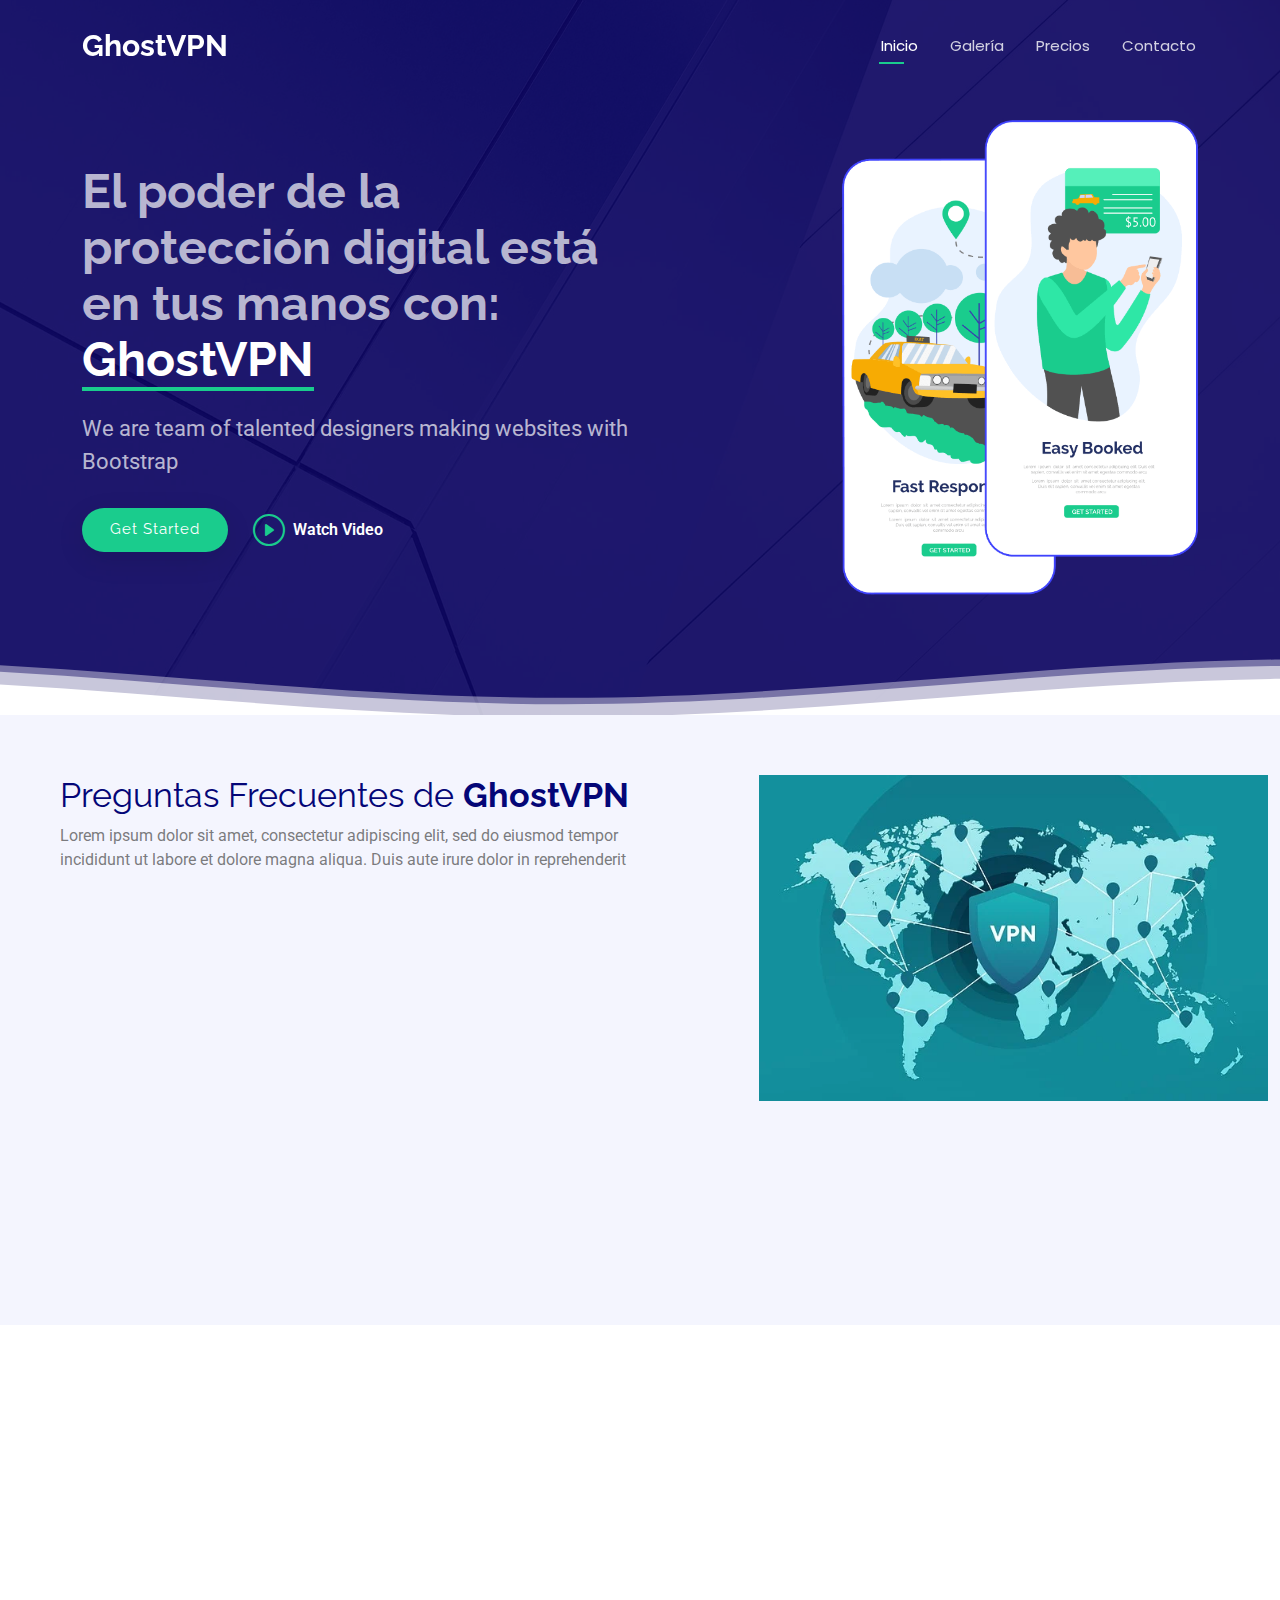
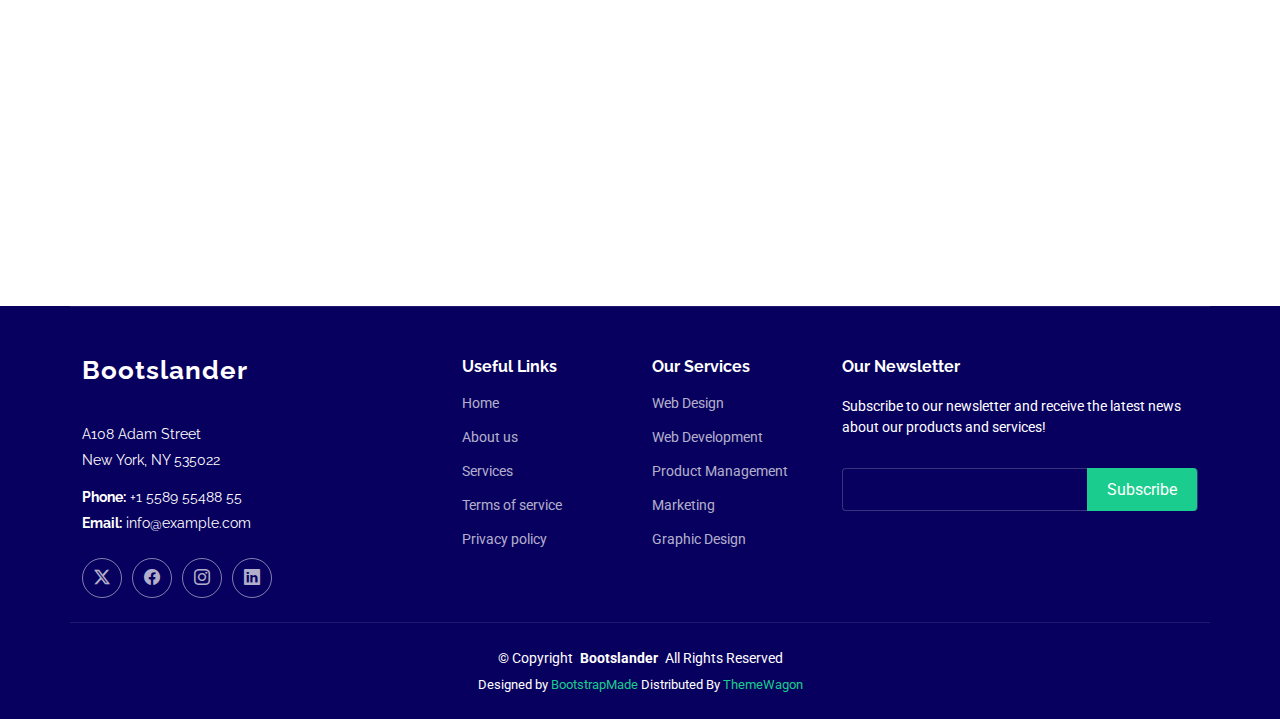
==== index.html @ 8f98b83c "contactos" ====
<!DOCTYPE html>
<html lang="en">

<head>
  <meta charset="utf-8">
  <meta content="width=device-width, initial-scale=1.0" name="viewport">
  <title>GhostVPN - Inicio</title>
  <meta name="description" content="">
  <meta name="keywords" content="">

  <!-- Favicons -->
  <link href="assets/img/incognito-favicon.svg" rel="icon">
  <link href="assets/img/apple-touch-icon.png" rel="apple-touch-icon">

  <!-- Fonts -->
  <link href="https://fonts.googleapis.com" rel="preconnect">
  <link href="https://fonts.gstatic.com" rel="preconnect" crossorigin>
  <link href="https://fonts.googleapis.com/css2?family=Roboto:ital,wght@0,100;0,300;0,400;0,500;0,700;0,900;1,100;1,300;1,400;1,500;1,700;1,900&family=Poppins:ital,wght@0,100;0,200;0,300;0,400;0,500;0,600;0,700;0,800;0,900;1,100;1,200;1,300;1,400;1,500;1,600;1,700;1,800;1,900&family=Raleway:ital,wght@0,100;0,200;0,300;0,400;0,500;0,600;0,700;0,800;0,900;1,100;1,200;1,300;1,400;1,500;1,600;1,700;1,800;1,900&display=swap" rel="stylesheet">

  <!-- Vendor CSS Files -->
  <link href="assets/vendor/bootstrap/css/bootstrap.min.css" rel="stylesheet">
  <link href="assets/vendor/bootstrap-icons/bootstrap-icons.css" rel="stylesheet">
  <link href="assets/vendor/aos/aos.css" rel="stylesheet">
  <link href="assets/vendor/glightbox/css/glightbox.min.css" rel="stylesheet">
  <link href="assets/vendor/swiper/swiper-bundle.min.css" rel="stylesheet">

  <!-- Main CSS File -->
  <link href="assets/css/main.css" rel="stylesheet">

  <!-- =======================================================
  * Template Name: Bootslander
  * Template URL: https://bootstrapmade.com/bootslander-free-bootstrap-landing-page-template/
  * Updated: Aug 07 2024 with Bootstrap v5.3.3
  * Author: BootstrapMade.com
  * License: https://bootstrapmade.com/license/
  ======================================================== -->
</head>

<body class="index-page">

  <header id="header" class="header d-flex align-items-center fixed-top">
    <div class="container-fluid container-xl position-relative d-flex align-items-center justify-content-between">

      <a href="index.html" class="logo d-flex align-items-center">
        <!-- Uncomment the line below if you also wish to use an image logo -->
        <!-- <img src="assets/img/logo.png" alt=""> -->
        <h1 class="sitename">GhostVPN</h1>
      </a>

      <nav id="navmenu" class="navmenu">
        <ul>
          <li><a href="#hero" class="active">Inicio</a></li>
          <li><a href="#gallery">Galería</a></li>
          <li><a href="#pricing">Precios</a></li>
          <li><a href="#contact">Contacto</a></li>
        </ul>
        <i class="mobile-nav-toggle d-xl-none bi bi-list"></i>
      </nav>

    </div>
  </header>

  <main class="main">

    <!-- Hero Section -->
    <section id="hero" class="hero section dark-background">
      <img src="assets/img/hero-bg-2.jpg" alt="" class="hero-bg">

      <div class="container">
        <div class="row gy-4 justify-content-between">
          <div class="col-lg-4 order-lg-last hero-img" data-aos="zoom-out" data-aos-delay="100">
            <img src="assets/img/hero-img.png" class="img-fluid animated" alt="">
          </div>

          <div class="col-lg-6  d-flex flex-column justify-content-center" data-aos="fade-in">
            <h1>El poder de la protección digital está en tus manos con: <span>GhostVPN</span></h1>
            <p>We are team of talented designers making websites with Bootstrap</p>
            <div class="d-flex">
              <a href="#about" class="btn-get-started">Get Started</a>
              <a href="https://www.youtube.com/watch?v=Y7f98aduVJ8" class="glightbox btn-watch-video d-flex align-items-center"><i class="bi bi-play-circle"></i><span>Watch Video</span></a>
            </div>
          </div>

        </div>
      </div>

      <svg class="hero-waves" xmlns="http://www.w3.org/2000/svg" xmlns:xlink="http://www.w3.org/1999/xlink" viewBox="0 24 150 28 " preserveAspectRatio="none">
        <defs>
          <path id="wave-path" d="M-160 44c30 0 58-18 88-18s 58 18 88 18 58-18 88-18 58 18 88 18 v44h-352z"></path>
        </defs>
        <g class="wave1">
          <use xlink:href="#wave-path" x="50" y="3"></use>
        </g>
        <g class="wave2">
          <use xlink:href="#wave-path" x="50" y="0"></use>
        </g>
        <g class="wave3">
          <use xlink:href="#wave-path" x="50" y="9"></use>
        </g>
      </svg>

    </section><!-- /Hero Section -->


    <!-- Faq Section -->
    <section id="faq" class="faq section light-background">

      <div class="container-fluid">

        <div class="row gy-4">

          <div class="col-lg-7 d-flex flex-column justify-content-center order-2 order-lg-1">

            <div class="content px-xl-5" data-aos="fade-up" data-aos-delay="100">
              <h3><span>Preguntas Frecuentes de </span><strong>GhostVPN</strong></h3>
              <p>
                Lorem ipsum dolor sit amet, consectetur adipiscing elit, sed do eiusmod tempor incididunt ut labore et dolore magna aliqua. Duis aute irure dolor in reprehenderit
              </p>
            </div>

            <div class="faq-container px-xl-5" data-aos="fade-up" data-aos-delay="200">

              <div class="faq-item faq-active">
                <i class="faq-icon bi bi-question-circle"></i>
                <h3>¿Qué es una VPN y para qué sirve?</h3>
                <div class="faq-content">
                  <p>-Proteger tus datos en redes Wi-Fi públicas. </p>
                  <p>-Acceder a contenido restringido geográficamente.</p> 
                     -Mantener la confidencialidad de tus actividades en línea</p>
                </div>
                <i class="faq-toggle bi bi-chevron-right"></i>
              </div><!-- End Faq item-->

              <div class="faq-item">
                <i class="faq-icon bi bi-question-circle"></i>
                <h3>¿Cómo garantiza la VPN la seguridad de mis datos?</h3>
                <div class="faq-content">
                  <p>-Interruptor de emergencia (kill switch): Bloquea automáticamente tu conexión a internet si la VPN se desconecta, evitando fugas de datos.</p>
                  <p>-No registros (no-logs): Asegura que la VPN no almacene información sobre tus actividades.</p>
                </div>
                <i class="faq-toggle bi bi-chevron-right"></i>
              </div><!-- End Faq item-->

              <div class="faq-item">
                <i class="faq-icon bi bi-question-circle"></i>
                <h3>¿Es legal usar una VPN?</h3>
                <div class="faq-content">
                  <p>En la mayoría de los países, el uso de una VPN es completamente legal. Sin embargo, hay excepciones en países como China, Rusia, e Irán, donde el uso de VPNs está restringido o regulado. Siempre verifica las leyes locales antes de usar una VPN.</p>
                </div>
                <i class="faq-toggle bi bi-chevron-right"></i>
              </div><!-- End Faq item-->

            </div>

          </div>

          <div class="col-lg-5 order-1 order-lg-2">
            <img src="/assets/img/gallery/vpn imagen.webp" class="img-fluid" alt="" data-aos="zoom-in" data-aos-delay="100">
            
          </div>
        </div>

      </div>

    </section><!-- /Faq Section -->

    <!-- Contact Section -->
    <section id="contact" class="contact section">

      <!-- Section Title -->
      <div class="container section-title" data-aos="fade-up">
        <h2>Contact</h2>
        <div><span>Check Our</span> <span class="description-title">Contact</span></div>
      </div><!-- End Section Title -->

      <div class="container" data-aos="fade" data-aos-delay="100">

        <div class="row gy-4">

          <div class="col-lg-4">
            <div class="info-item d-flex" data-aos="fade-up" data-aos-delay="200">
              <i class="bi bi-geo-alt flex-shrink-0"></i>
              <div>
                <h3>Ubicacion</h3>
                <p>Garzon-Huila COLOMBIA</p>
              </div>
            </div><!-- End Info Item -->

            <div class="info-item d-flex" data-aos="fade-up" data-aos-delay="300">
              <i class="bi bi-telephone flex-shrink-0"></i>
              <div>
                <h3>Telefono</h3>
                <p>+57 1254789654</p>
              </div>
            </div><!-- End Info Item -->

            <div class="info-item d-flex" data-aos="fade-up" data-aos-delay="400">
              <i class="bi bi-envelope flex-shrink-0"></i>
              <div>
                <h3>Email Us</h3>
                <p>info@example.com</p>
              </div>
            </div><!-- End Info Item -->

          </div>

          <div class="col-lg-8">
            <form action="forms/contact.php" method="post" class="php-email-form" data-aos="fade-up" data-aos-delay="200">
              <div class="row gy-4">

                <div class="col-md-6">
                  <input type="text" name="name" class="form-control" placeholder="Your Name" required="">
                </div>

                <div class="col-md-6 ">
                  <input type="email" class="form-control" name="email" placeholder="Your Email" required="">
                </div>

                <div class="col-md-12">
                  <input type="text" class="form-control" name="subject" placeholder="Subject" required="">
                </div>

                <div class="col-md-12">
                  <textarea class="form-control" name="message" rows="6" placeholder="Message" required=""></textarea>
                </div>

                <div class="col-md-12 text-center">
                  <div class="loading">Loading</div>
                  <div class="error-message"></div>
                  <div class="sent-message">Your message has been sent. Thank you!</div>

                  <button type="submit">Send Message</button>
                </div>

              </div>
            </form>
          </div><!-- End Contact Form -->

        </div>

      </div>

    </section><!-- /Contact Section -->

  </main>

  <footer id="footer" class="footer dark-background">

    <div class="container footer-top">
      <div class="row gy-4">
        <div class="col-lg-4 col-md-6 footer-about">
          <a href="index.html" class="logo d-flex align-items-center">
            <span class="sitename">Bootslander</span>
          </a>
          <div class="footer-contact pt-3">
            <p>A108 Adam Street</p>
            <p>New York, NY 535022</p>
            <p class="mt-3"><strong>Phone:</strong> <span>+1 5589 55488 55</span></p>
            <p><strong>Email:</strong> <span>info@example.com</span></p>
          </div>
          <div class="social-links d-flex mt-4">
            <a href=""><i class="bi bi-twitter-x"></i></a>
            <a href=""><i class="bi bi-facebook"></i></a>
            <a href=""><i class="bi bi-instagram"></i></a>
            <a href=""><i class="bi bi-linkedin"></i></a>
          </div>
        </div>

        <div class="col-lg-2 col-md-3 footer-links">
          <h4>Useful Links</h4>
          <ul>
            <li><a href="#">Home</a></li>
            <li><a href="#">About us</a></li>
            <li><a href="#">Services</a></li>
            <li><a href="#">Terms of service</a></li>
            <li><a href="#">Privacy policy</a></li>
          </ul>
        </div>

        <div class="col-lg-2 col-md-3 footer-links">
          <h4>Our Services</h4>
          <ul>
            <li><a href="#">Web Design</a></li>
            <li><a href="#">Web Development</a></li>
            <li><a href="#">Product Management</a></li>
            <li><a href="#">Marketing</a></li>
            <li><a href="#">Graphic Design</a></li>
          </ul>
        </div>

        <div class="col-lg-4 col-md-12 footer-newsletter">
          <h4>Our Newsletter</h4>
          <p>Subscribe to our newsletter and receive the latest news about our products and services!</p>
          <form action="forms/newsletter.php" method="post" class="php-email-form">
            <div class="newsletter-form"><input type="email" name="email"><input type="submit" value="Subscribe"></div>
            <div class="loading">Loading</div>
            <div class="error-message"></div>
            <div class="sent-message">Your subscription request has been sent. Thank you!</div>
          </form>
        </div>

      </div>
    </div>

    <div class="container copyright text-center mt-4">
      <p>© <span>Copyright</span> <strong class="px-1 sitename">Bootslander</strong> <span>All Rights Reserved</span></p>
      <div class="credits">
        <!-- All the links in the footer should remain intact. -->
        <!-- You can delete the links only if you've purchased the pro version. -->
        <!-- Licensing information: https://bootstrapmade.com/license/ -->
        <!-- Purchase the pro version with working PHP/AJAX contact form: [buy-url] -->
        Designed by <a href="https://bootstrapmade.com/">BootstrapMade</a> Distributed By <a href="https://themewagon.com">ThemeWagon</a>
      </div>
    </div>

  </footer>

  <!-- Scroll Top -->
  <a href="#" id="scroll-top" class="scroll-top d-flex align-items-center justify-content-center"><i class="bi bi-arrow-up-short"></i></a>

  <!-- Preloader -->
  <div id="preloader"></div>

  <!-- Vendor JS Files -->
  <script src="assets/vendor/bootstrap/js/bootstrap.bundle.min.js"></script>
  <script src="assets/vendor/php-email-form/validate.js"></script>
  <script src="assets/vendor/aos/aos.js"></script>
  <script src="assets/vendor/glightbox/js/glightbox.min.js"></script>
  <script src="assets/vendor/purecounter/purecounter_vanilla.js"></script>
  <script src="assets/vendor/swiper/swiper-bundle.min.js"></script>

  <!-- Main JS File -->
  <script src="assets/js/main.js"></script>

</body>

</html>
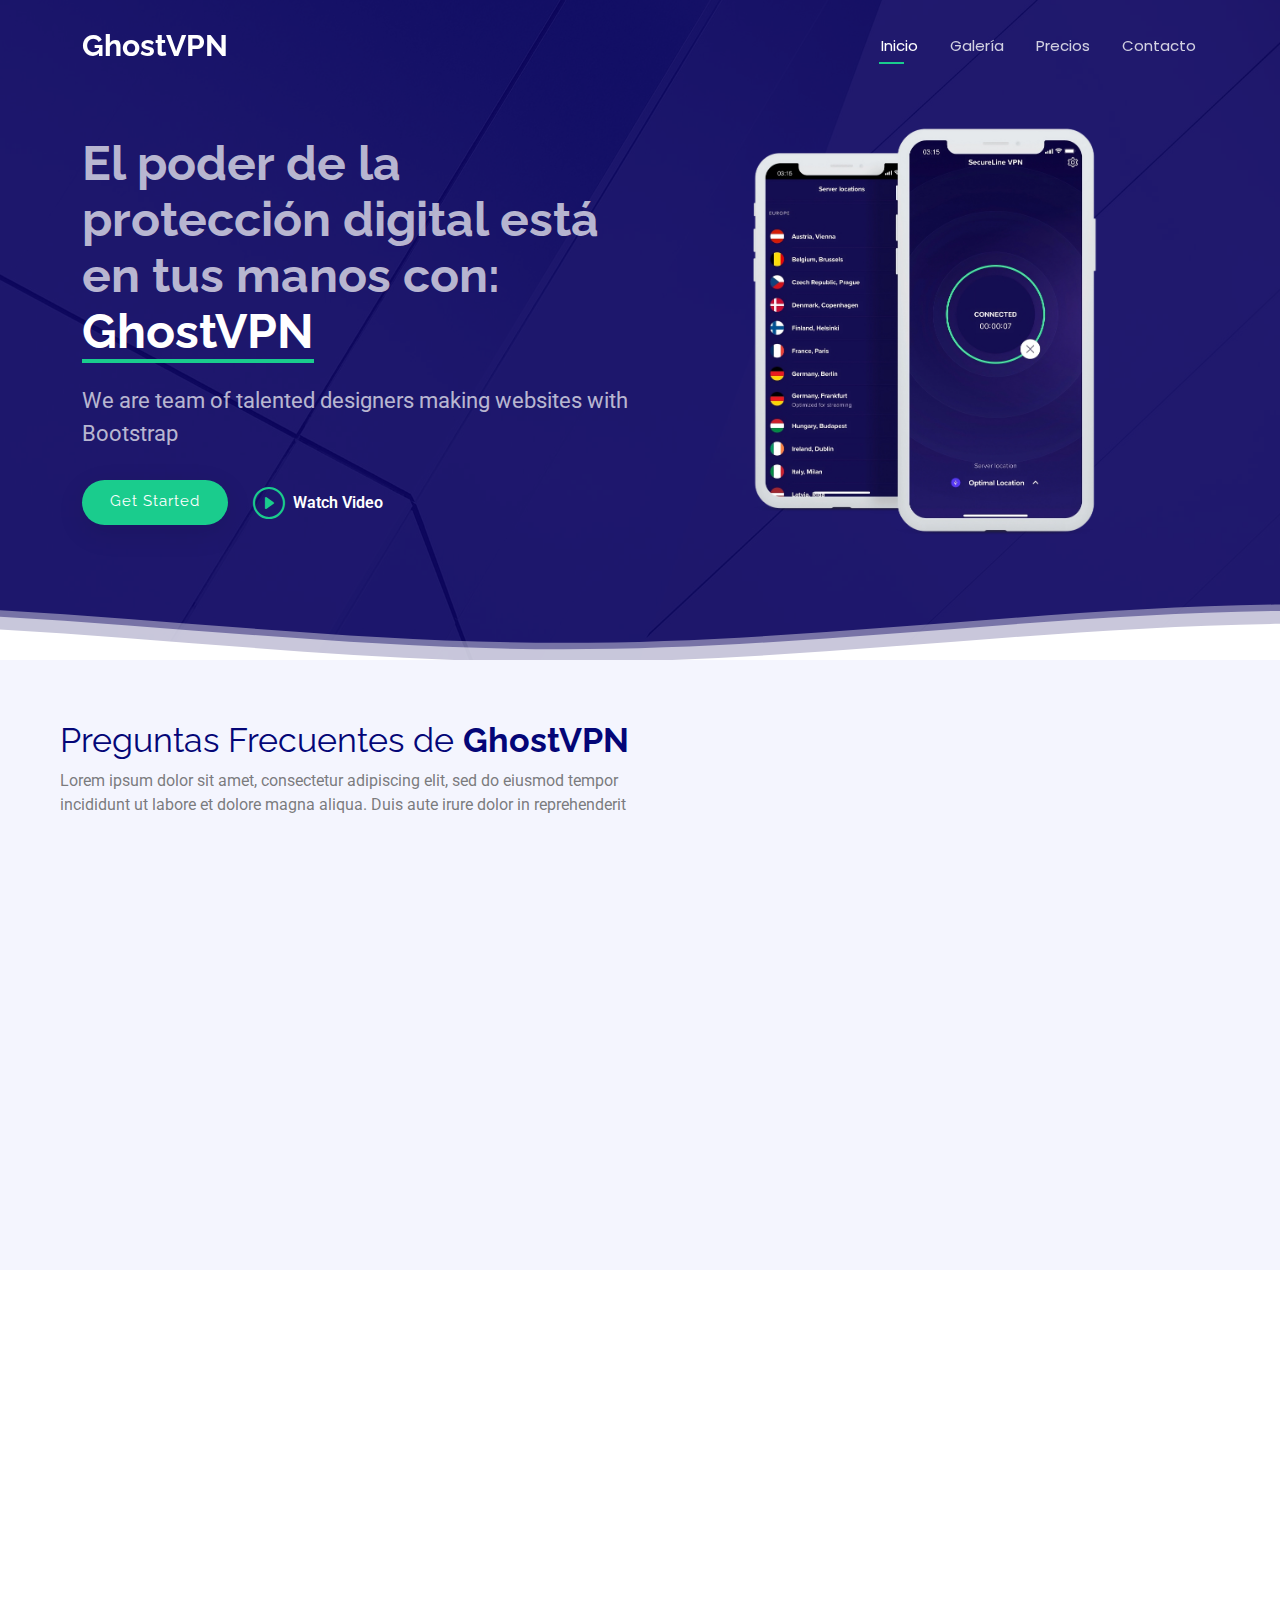
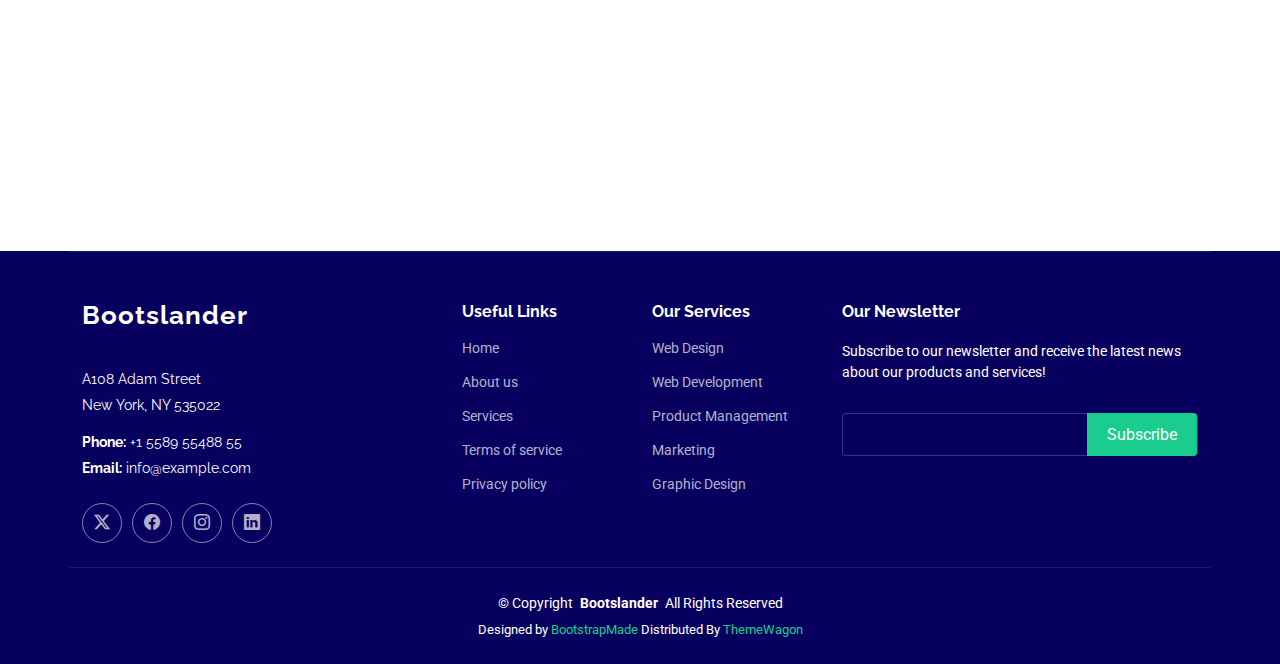
==== commit c874676f: "Pequeños ajustes" ====
--- a/index.html
+++ b/index.html
@@ -68,8 +68,8 @@
 
       <div class="container">
         <div class="row gy-4 justify-content-between">
-          <div class="col-lg-4 order-lg-last hero-img" data-aos="zoom-out" data-aos-delay="100">
-            <img src="assets/img/hero-img.png" class="img-fluid animated" alt="">
+          <div class="col-lg-6 order-lg-last hero-img" data-aos="zoom-out" data-aos-delay="100">
+            <img src="assets/img/celulares.webp" class="img-fluid animated" alt="">
           </div>
 
           <div class="col-lg-6  d-flex flex-column justify-content-center" data-aos="fade-in">
@@ -155,7 +155,7 @@
           </div>
 
           <div class="col-lg-5 order-1 order-lg-2">
-            <img src="/assets/img/gallery/vpn imagen.webp" class="img-fluid" alt="" data-aos="zoom-in" data-aos-delay="100">
+            <img src="/img" class="img-fluid" alt="" data-aos="zoom-in" data-aos-delay="100">
             
           </div>
         </div>
@@ -181,16 +181,16 @@
             <div class="info-item d-flex" data-aos="fade-up" data-aos-delay="200">
               <i class="bi bi-geo-alt flex-shrink-0"></i>
               <div>
-                <h3>Ubicacion</h3>
-                <p>Garzon-Huila COLOMBIA</p>
+                <h3>Address</h3>
+                <p>A108 Adam Street, New York, NY 535022</p>
               </div>
             </div><!-- End Info Item -->
 
             <div class="info-item d-flex" data-aos="fade-up" data-aos-delay="300">
               <i class="bi bi-telephone flex-shrink-0"></i>
               <div>
-                <h3>Telefono</h3>
-                <p>+57 1254789654</p>
+                <h3>Call Us</h3>
+                <p>+1 5589 55488 55</p>
               </div>
             </div><!-- End Info Item -->
 
--- a/assets/css/main.css
+++ b/assets/css/main.css
@@ -1,43 +1,27 @@
-/**
-* Template Name: Bootslander
-* Template URL: https://bootstrapmade.com/bootslander-free-bootstrap-landing-page-template/
-* Updated: Aug 07 2024 with Bootstrap v5.3.3
-* Author: BootstrapMade.com
-* License: https://bootstrapmade.com/license/
-*/
-
-/*--------------------------------------------------------------
-# Font & Color Variables
-# Help: https://bootstrapmade.com/color-system/
---------------------------------------------------------------*/
-/* Fonts */
+
 :root {
   --default-font: "Roboto",  system-ui, -apple-system, "Segoe UI", Roboto, "Helvetica Neue", Arial, "Noto Sans", "Liberation Sans", sans-serif, "Apple Color Emoji", "Segoe UI Emoji", "Segoe UI Symbol", "Noto Color Emoji";
   --heading-font: "Raleway",  sans-serif;
   --nav-font: "Poppins",  sans-serif;
 }
 
-/* Global Colors - The following color variables are used throughout the website. Updating them here will change the color scheme of the entire website */
 :root { 
-  --background-color: #ffffff; /* Background color for the entire website, including individual sections */
-  --default-color: #444444; /* Default color used for the majority of the text content across the entire website */
-  --heading-color: #040677; /* Color for headings, subheadings and title throughout the website */
-  --accent-color: #1acc8d; /* Accent color that represents your brand on the website. It's used for buttons, links, and other elements that need to stand out */
-  --surface-color: #ffffff; /* The surface color is used as a background of boxed elements within sections, such as cards, icon boxes, or other elements that require a visual separation from the global background. */
-  --contrast-color: #ffffff; /* Contrast color for text, ensuring readability against backgrounds of accent, heading, or default colors. */
-}
-
-/* Nav Menu Colors - The following color variables are used specifically for the navigation menu. They are separate from the global colors to allow for more customization options */
+  --background-color: #ffffff;
+  --default-color: #444444;
+  --heading-color: #040677;
+  --accent-color: #1acc8d;
+  --surface-color: #ffffff;
+  --contrast-color: #ffffff;
+}
+
 :root {
-  --nav-color: #ffffff;  /* The default color of the main navmenu links */
-  --nav-hover-color: #1acc8d; /* Applied to main navmenu links when they are hovered over or active */
-  --nav-mobile-background-color: #ffffff; /* Used as the background color for mobile navigation menu */
-  --nav-dropdown-background-color: #ffffff; /* Used as the background color for dropdown items that appear when hovering over primary navigation items */
-  --nav-dropdown-color: #444444; /* Used for navigation links of the dropdown items in the navigation menu. */
-  --nav-dropdown-hover-color: #1acc8d; /* Similar to --nav-hover-color, this color is applied to dropdown navigation links when they are hovered over. */
-}
-
-/* Color Presets - These classes override global colors when applied to any section or element, providing reuse of the sam color scheme. */
+  --nav-color: #ffffff;
+  --nav-hover-color: #1acc8d;
+  --nav-mobile-background-color: #ffffff;
+  --nav-dropdown-background-color: #ffffff;
+  --nav-dropdown-color: #444444;
+  --nav-dropdown-hover-color: #1acc8d;
+}
 
 .light-background {
   --background-color: #f4f5fe;
@@ -52,14 +36,10 @@
   --contrast-color: #ffffff;
 }
 
-/* Smooth scroll */
 :root {
   scroll-behavior: smooth;
 }
 
-/*--------------------------------------------------------------
-# General Styling & Shared Classes
---------------------------------------------------------------*/
 body {
   color: var(--default-color);
   background-color: var(--background-color);
@@ -87,8 +67,6 @@
   font-family: var(--heading-font);
 }
 
-/* PHP Email Form Messages
-------------------------------*/
 .php-email-form .error-message {
   display: none;
   background: #df1529;
@@ -173,16 +151,10 @@
   box-shadow: 0px 0 18px rgba(0, 0, 0, 0.1);
 }
 
-/* Global Header on Scroll
-------------------------------*/
 .scrolled .header {
   --background-color: #10058c;
 }
 
-/*--------------------------------------------------------------
-# Navigation Menu
---------------------------------------------------------------*/
-/* Desktop Navigation */
 @media (min-width: 1200px) {
   .navmenu {
     padding: 0;
@@ -722,9 +694,6 @@
   color: color-mix(in srgb, var(--default-color), transparent 70%);
 }
 
-/*--------------------------------------------------------------
-# Global Sections
---------------------------------------------------------------*/
 section,
 .section {
   color: var(--default-color);
@@ -742,9 +711,6 @@
   }
 }
 
-/*--------------------------------------------------------------
-# Global Section Titles
---------------------------------------------------------------*/
 .section-title {
   padding-bottom: 60px;
   position: relative;
@@ -781,9 +747,6 @@
   font-family: var(--heading-font);
 }
 
-/*--------------------------------------------------------------
-# Hero Section
---------------------------------------------------------------*/
 .hero {
   width: 100%;
   min-height: 70vh;
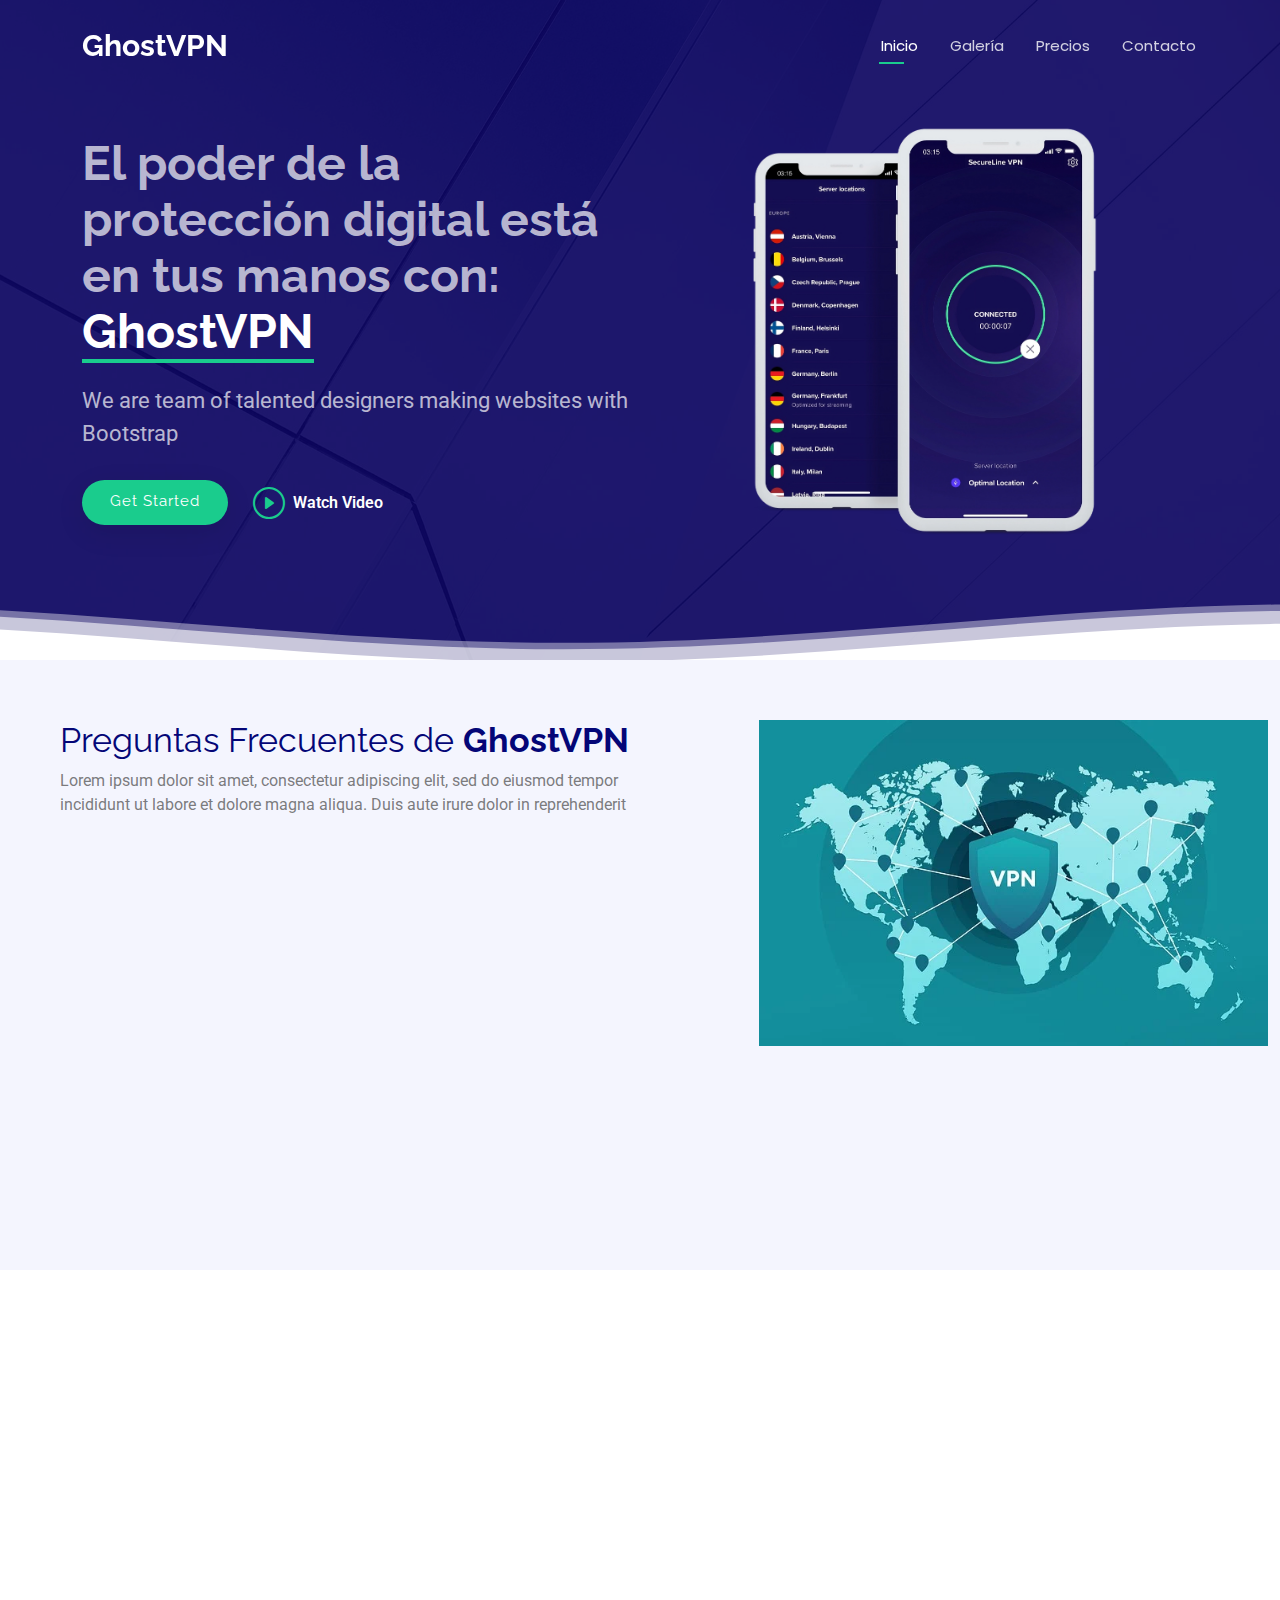
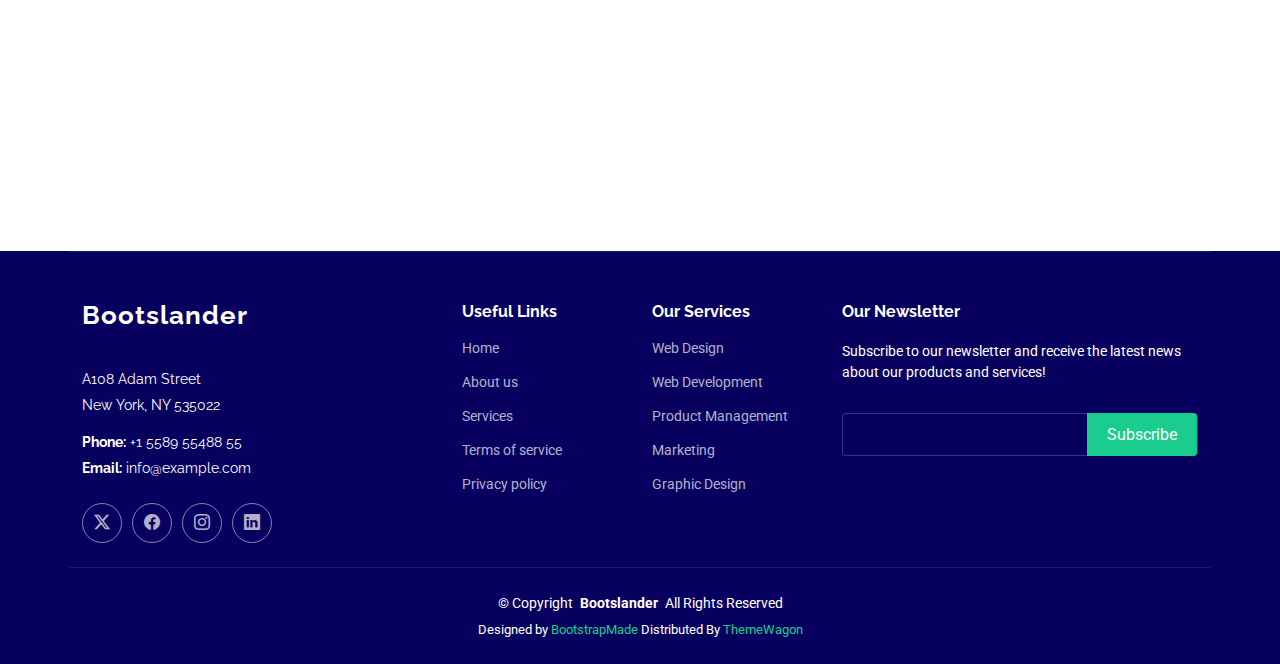
==== commit 60c51239: "Pequeños ajustes" ====
--- a/index.html
+++ b/index.html
@@ -155,7 +155,7 @@
           </div>
 
           <div class="col-lg-5 order-1 order-lg-2">
-            <img src="/img" class="img-fluid" alt="" data-aos="zoom-in" data-aos-delay="100">
+            <img src="/assets/img/gallery/vpn imagen.webp" class="img-fluid" alt="" data-aos="zoom-in" data-aos-delay="100">
             
           </div>
         </div>
@@ -181,16 +181,16 @@
             <div class="info-item d-flex" data-aos="fade-up" data-aos-delay="200">
               <i class="bi bi-geo-alt flex-shrink-0"></i>
               <div>
-                <h3>Address</h3>
-                <p>A108 Adam Street, New York, NY 535022</p>
+                <h3>Ubicacion</h3>
+                <p>Garzon-Huila COLOMBIA</p>
               </div>
             </div><!-- End Info Item -->
 
             <div class="info-item d-flex" data-aos="fade-up" data-aos-delay="300">
               <i class="bi bi-telephone flex-shrink-0"></i>
               <div>
-                <h3>Call Us</h3>
-                <p>+1 5589 55488 55</p>
+                <h3>Telefono</h3>
+                <p>+57 1254789654</p>
               </div>
             </div><!-- End Info Item -->
 
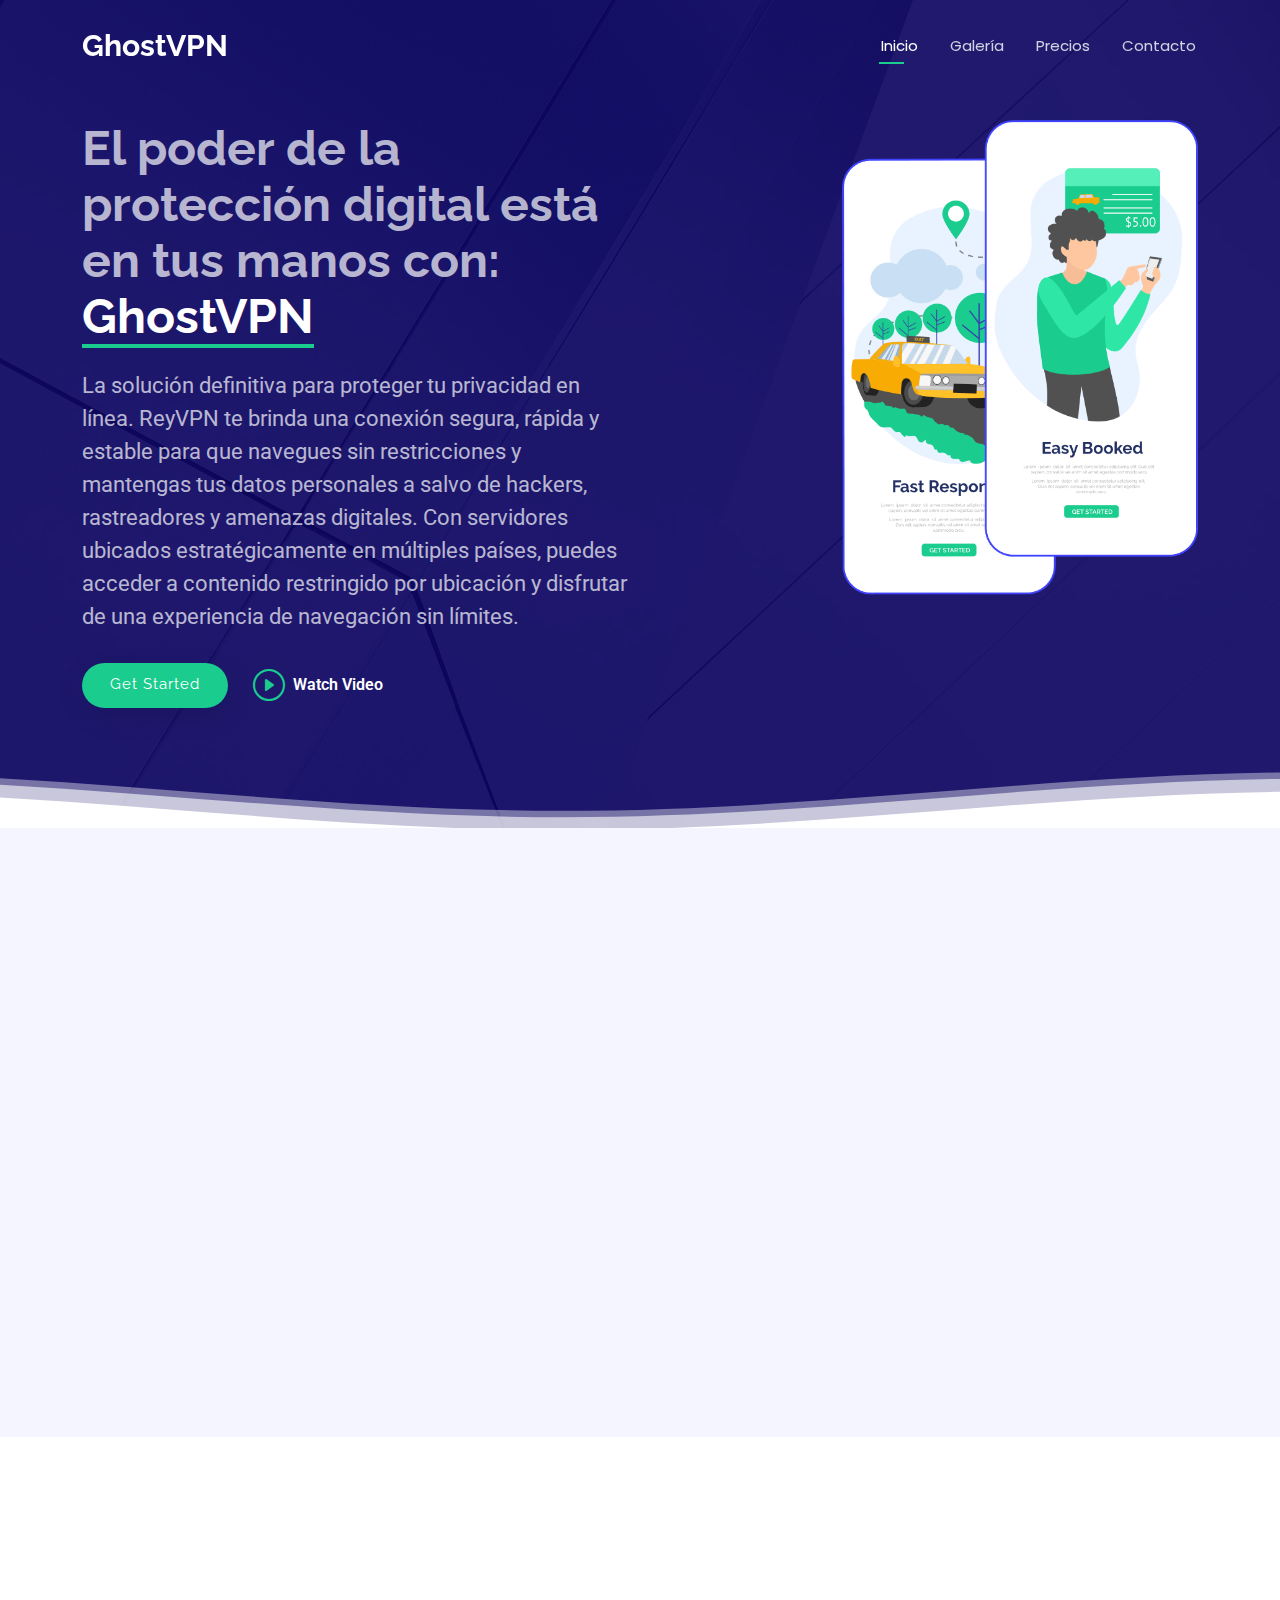
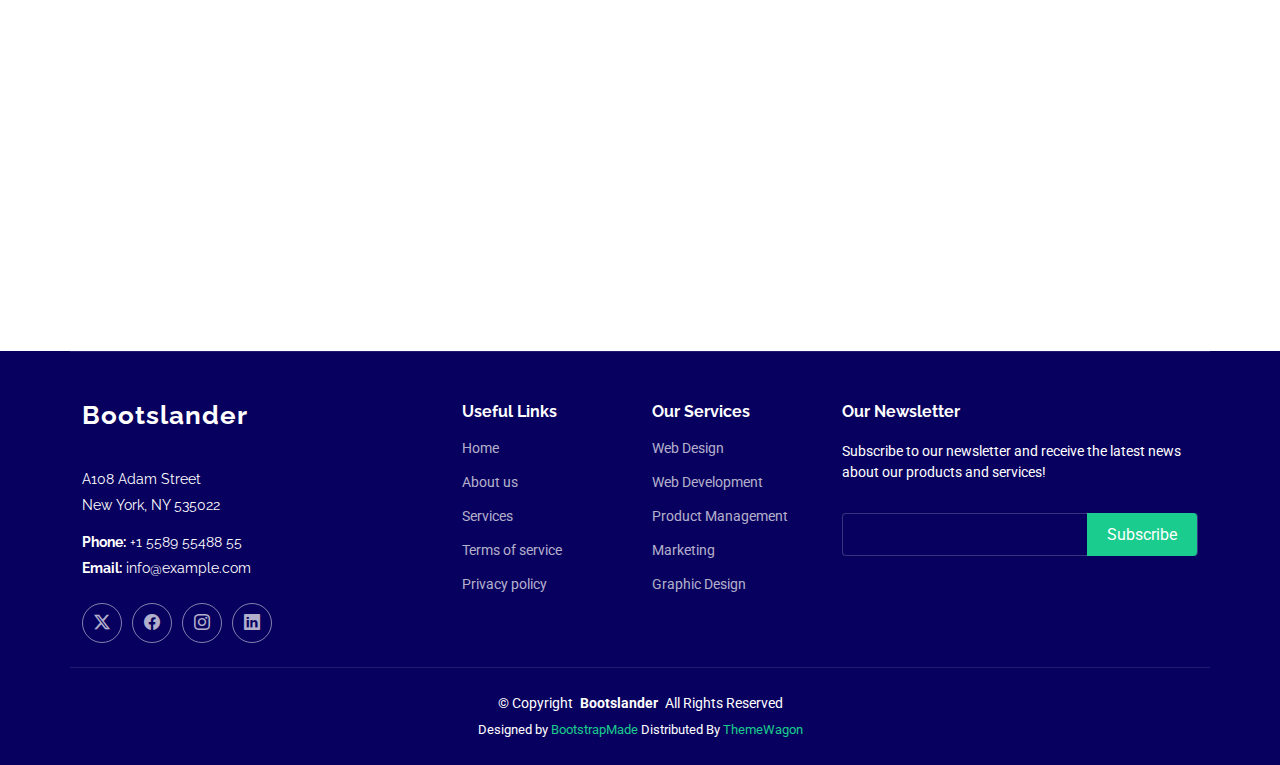
==== commit ff76be5b: "coreccion" ====
--- a/index.html
+++ b/index.html
@@ -68,13 +68,13 @@
 
       <div class="container">
         <div class="row gy-4 justify-content-between">
-          <div class="col-lg-6 order-lg-last hero-img" data-aos="zoom-out" data-aos-delay="100">
-            <img src="assets/img/celulares.webp" class="img-fluid animated" alt="">
+          <div class="col-lg-4 order-lg-last hero-img" data-aos="zoom-out" data-aos-delay="100">
+            <img src="assets/img/hero-img.png" class="img-fluid animated" alt="">
           </div>
 
           <div class="col-lg-6  d-flex flex-column justify-content-center" data-aos="fade-in">
             <h1>El poder de la protección digital está en tus manos con: <span>GhostVPN</span></h1>
-            <p>We are team of talented designers making websites with Bootstrap</p>
+            <p>La solución definitiva para proteger tu privacidad en línea. ReyVPN te brinda una conexión segura, rápida y estable para que navegues sin restricciones y mantengas tus datos personales a salvo de hackers, rastreadores y amenazas digitales. Con servidores ubicados estratégicamente en múltiples países, puedes acceder a contenido restringido por ubicación y disfrutar de una experiencia de navegación sin límites.</p>
             <div class="d-flex">
               <a href="#about" class="btn-get-started">Get Started</a>
               <a href="https://www.youtube.com/watch?v=Y7f98aduVJ8" class="glightbox btn-watch-video d-flex align-items-center"><i class="bi bi-play-circle"></i><span>Watch Video</span></a>
@@ -169,8 +169,8 @@
 
       <!-- Section Title -->
       <div class="container section-title" data-aos="fade-up">
-        <h2>Contact</h2>
-        <div><span>Check Our</span> <span class="description-title">Contact</span></div>
+        <h2>Contactanos</h2>
+        <div><span>¿Necesitas nuestra ayuda?</span> <span class="description-title">Escríbenos un mensaje</span></div>
       </div><!-- End Section Title -->
 
       <div class="container" data-aos="fade" data-aos-delay="100">
@@ -181,7 +181,7 @@
             <div class="info-item d-flex" data-aos="fade-up" data-aos-delay="200">
               <i class="bi bi-geo-alt flex-shrink-0"></i>
               <div>
-                <h3>Ubicacion</h3>
+                <h3>Ubicación</h3>
                 <p>Garzon-Huila COLOMBIA</p>
               </div>
             </div><!-- End Info Item -->
@@ -189,7 +189,7 @@
             <div class="info-item d-flex" data-aos="fade-up" data-aos-delay="300">
               <i class="bi bi-telephone flex-shrink-0"></i>
               <div>
-                <h3>Telefono</h3>
+                <h3>Teléfono</h3>
                 <p>+57 1254789654</p>
               </div>
             </div><!-- End Info Item -->
@@ -197,7 +197,7 @@
             <div class="info-item d-flex" data-aos="fade-up" data-aos-delay="400">
               <i class="bi bi-envelope flex-shrink-0"></i>
               <div>
-                <h3>Email Us</h3>
+                <h3>Gmail</h3>
                 <p>info@example.com</p>
               </div>
             </div><!-- End Info Item -->
@@ -209,27 +209,23 @@
               <div class="row gy-4">
 
                 <div class="col-md-6">
-                  <input type="text" name="name" class="form-control" placeholder="Your Name" required="">
+                  <input type="text" name="name" class="form-control" placeholder="Nombre" required="">
                 </div>
 
                 <div class="col-md-6 ">
-                  <input type="email" class="form-control" name="email" placeholder="Your Email" required="">
+                  <input type="email" class="form-control" name="email" placeholder="Correo electrónico" required="">
                 </div>
 
                 <div class="col-md-12">
-                  <input type="text" class="form-control" name="subject" placeholder="Subject" required="">
-                </div>
-
-                <div class="col-md-12">
-                  <textarea class="form-control" name="message" rows="6" placeholder="Message" required=""></textarea>
+                  <textarea class="form-control" name="message" rows="6" placeholder="Mensaje" required=""></textarea>
                 </div>
 
                 <div class="col-md-12 text-center">
-                  <div class="loading">Loading</div>
+                  <div class="loading">Cargando</div>
                   <div class="error-message"></div>
-                  <div class="sent-message">Your message has been sent. Thank you!</div>
-
-                  <button type="submit">Send Message</button>
+                  <div class="sent-message"> Tu mensaje fue enviado</div>
+
+                  <button type="submit">Enviar Mensaje</button>
                 </div>
 
               </div>
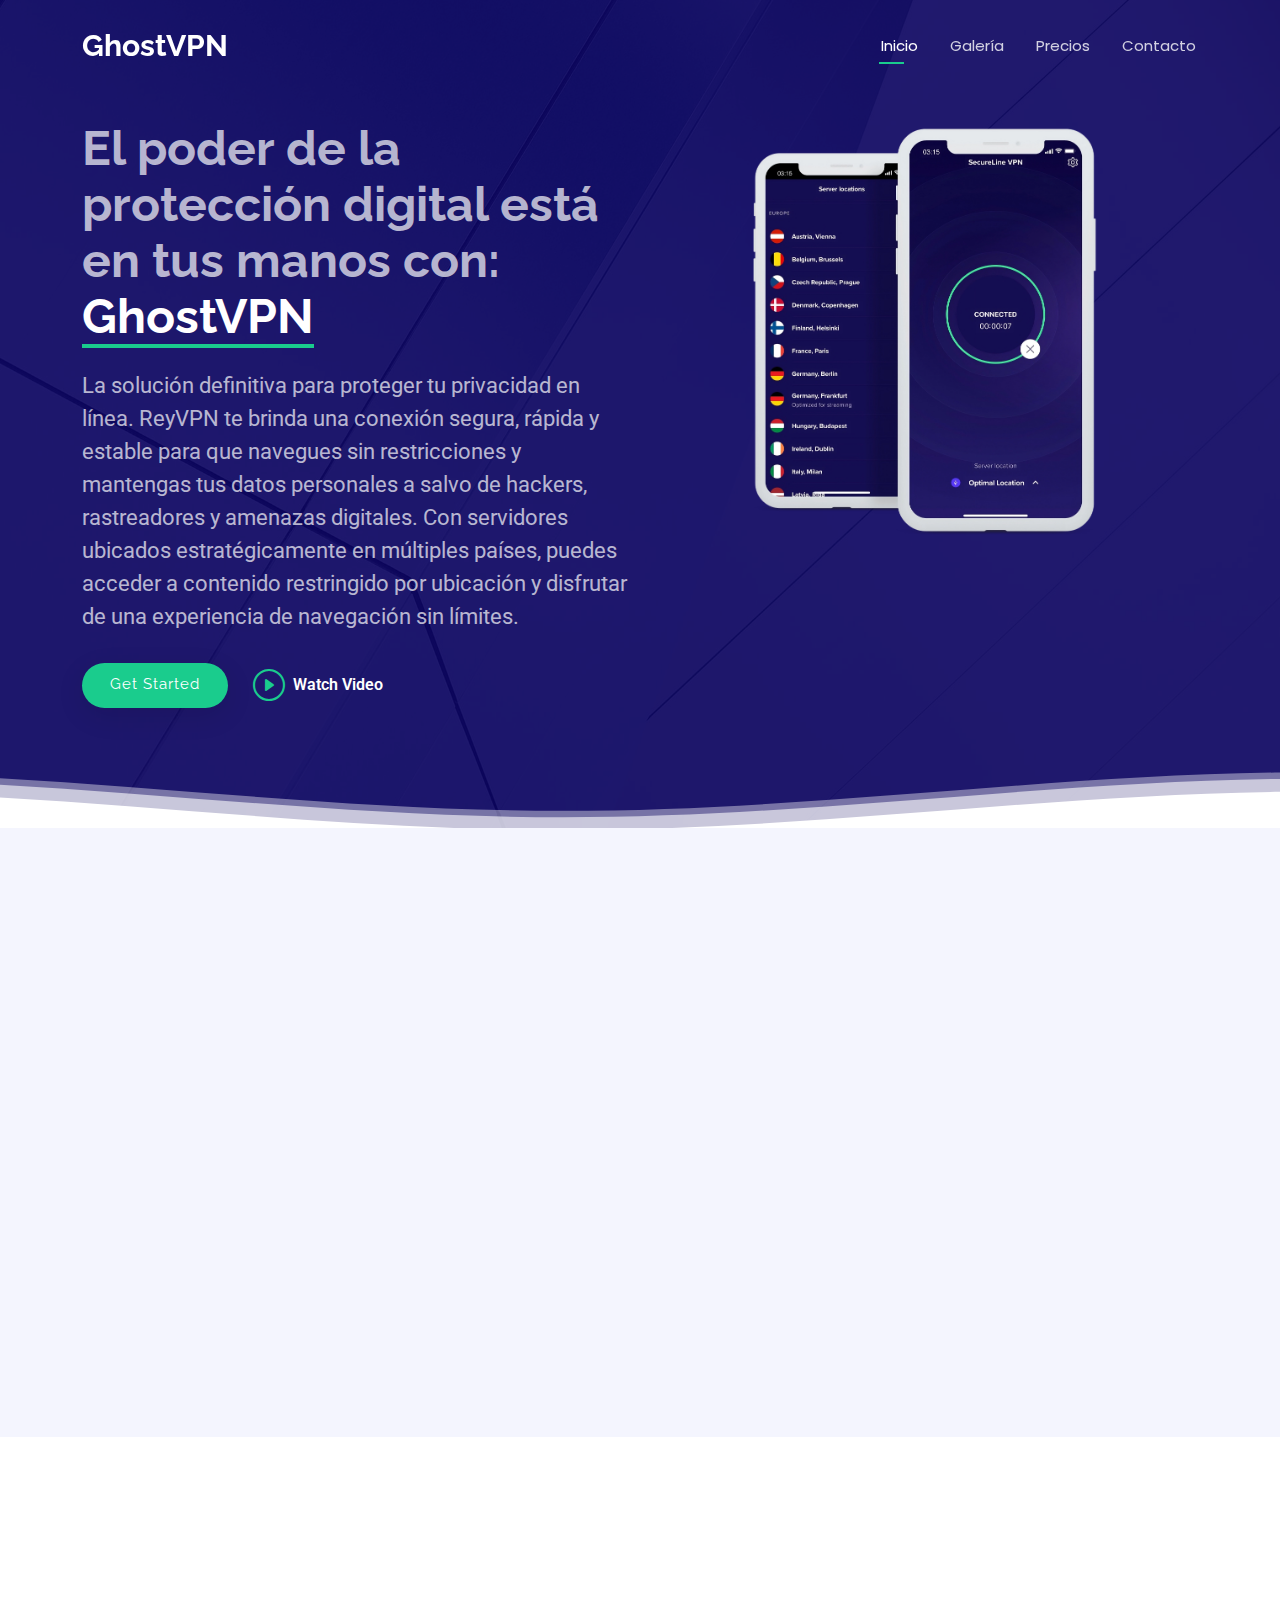
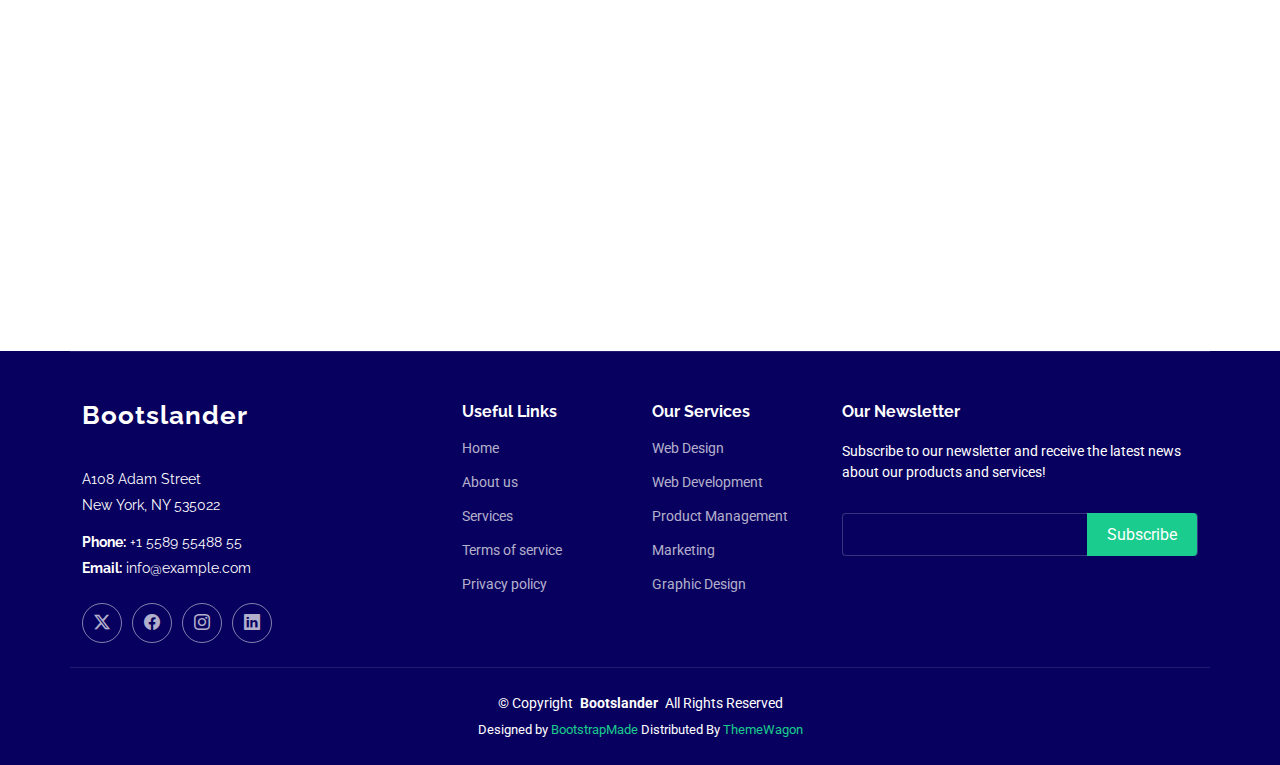
==== commit 80c22093: "coreccion" ====
--- a/index.html
+++ b/index.html
@@ -68,8 +68,8 @@
 
       <div class="container">
         <div class="row gy-4 justify-content-between">
-          <div class="col-lg-4 order-lg-last hero-img" data-aos="zoom-out" data-aos-delay="100">
-            <img src="assets/img/hero-img.png" class="img-fluid animated" alt="">
+          <div class="col-lg-6 order-lg-last hero-img" data-aos="zoom-out" data-aos-delay="100">
+            <img src="assets/img/celulares.webp" class="img-fluid animated" alt="">
           </div>
 
           <div class="col-lg-6  d-flex flex-column justify-content-center" data-aos="fade-in">
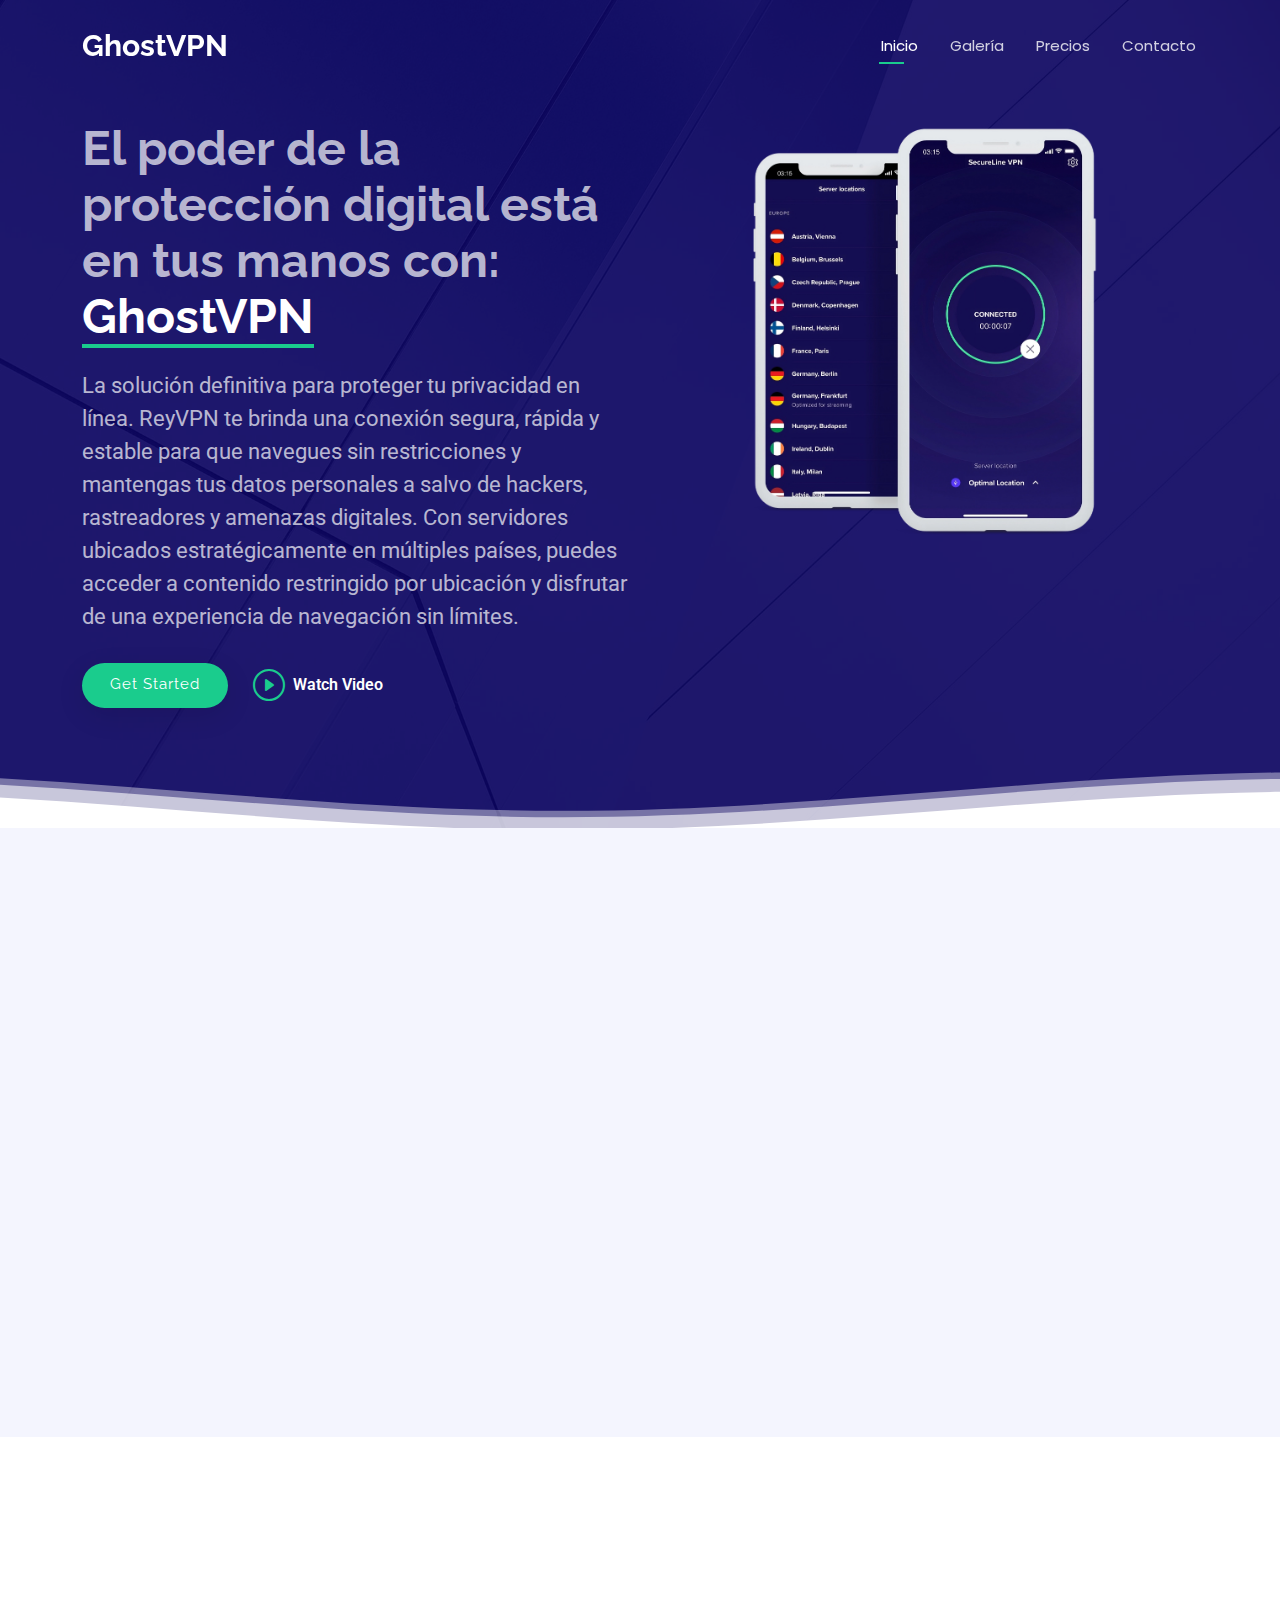
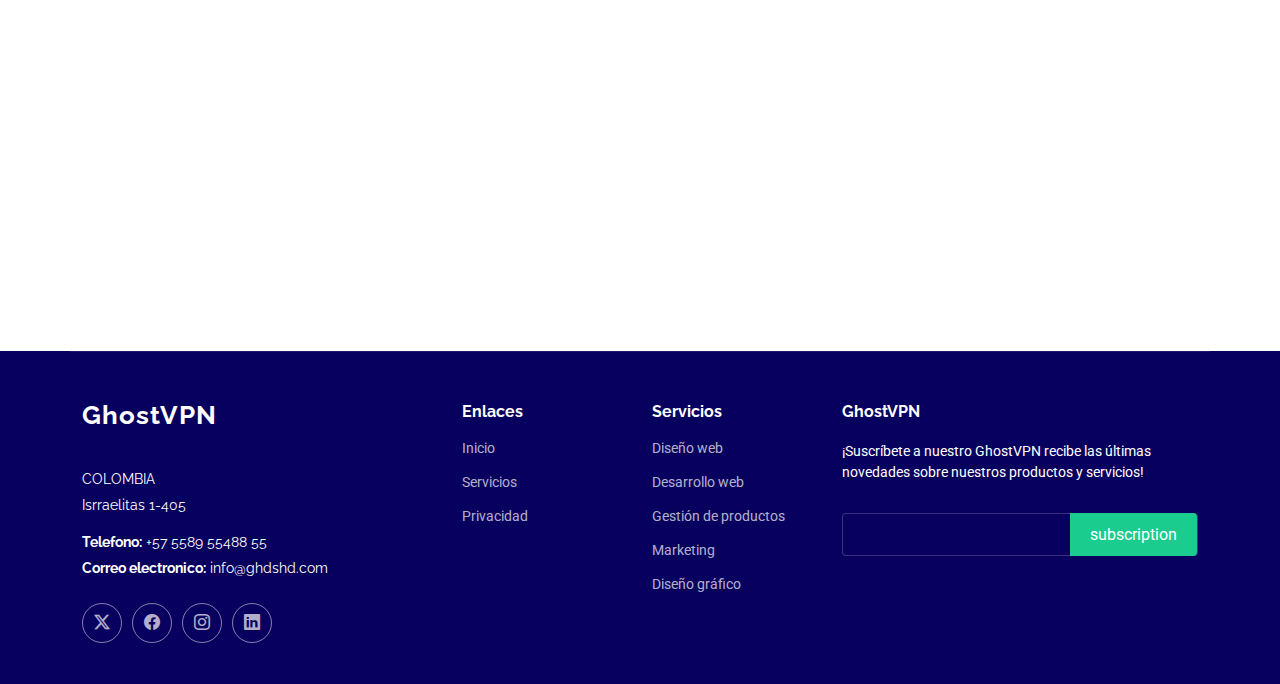
==== commit 372b7619: "terminado" ====
--- a/index.html
+++ b/index.html
@@ -246,13 +246,13 @@
       <div class="row gy-4">
         <div class="col-lg-4 col-md-6 footer-about">
           <a href="index.html" class="logo d-flex align-items-center">
-            <span class="sitename">Bootslander</span>
+            <span class="sitename">GhostVPN</span>
           </a>
           <div class="footer-contact pt-3">
-            <p>A108 Adam Street</p>
-            <p>New York, NY 535022</p>
-            <p class="mt-3"><strong>Phone:</strong> <span>+1 5589 55488 55</span></p>
-            <p><strong>Email:</strong> <span>info@example.com</span></p>
+            <p>COLOMBIA</p>
+            <p>Isrraelitas 1-405</p>
+            <p class="mt-3"><strong>Telefono:</strong> <span>+57 5589 55488 55</span></p>
+            <p><strong>Correo electronico:</strong> <span>info@ghdshd.com</span></p>
           </div>
           <div class="social-links d-flex mt-4">
             <a href=""><i class="bi bi-twitter-x"></i></a>
@@ -263,51 +263,40 @@
         </div>
 
         <div class="col-lg-2 col-md-3 footer-links">
-          <h4>Useful Links</h4>
+          <h4>Enlaces</h4>
           <ul>
-            <li><a href="#">Home</a></li>
-            <li><a href="#">About us</a></li>
-            <li><a href="#">Services</a></li>
-            <li><a href="#">Terms of service</a></li>
-            <li><a href="#">Privacy policy</a></li>
+            <li><a href="#">Inicio</a></li>    
+            <li><a href="#">Servicios</a></li>
+            <li><a href="#">Privacidad</a></li>
           </ul>
         </div>
 
         <div class="col-lg-2 col-md-3 footer-links">
-          <h4>Our Services</h4>
+          <h4>Servicios</h4>
           <ul>
-            <li><a href="#">Web Design</a></li>
-            <li><a href="#">Web Development</a></li>
-            <li><a href="#">Product Management</a></li>
+            <li><a href="#">Diseño web</a></li>
+            <li><a href="#">Desarrollo web</a></li>
+            <li><a href="#">Gestión de productos</a></li>
             <li><a href="#">Marketing</a></li>
-            <li><a href="#">Graphic Design</a></li>
+            <li><a href="#">Diseño gráfico</a></li>
           </ul>
         </div>
 
         <div class="col-lg-4 col-md-12 footer-newsletter">
-          <h4>Our Newsletter</h4>
-          <p>Subscribe to our newsletter and receive the latest news about our products and services!</p>
+          <h4>GhostVPN</h4>
+          <p>¡Suscríbete a nuestro GhostVPN recibe las últimas novedades sobre nuestros productos y servicios!</p>
           <form action="forms/newsletter.php" method="post" class="php-email-form">
-            <div class="newsletter-form"><input type="email" name="email"><input type="submit" value="Subscribe"></div>
-            <div class="loading">Loading</div>
+            <div class="newsletter-form"><input type="email" name="email"><input type="submit" value="subscription"></div>
+            <div class="loading">Cargando</div>
             <div class="error-message"></div>
-            <div class="sent-message">Your subscription request has been sent. Thank you!</div>
+            <div class="sent-message">Su solicitud de suscripción ha sido enviada. Gracias.!</div>
           </form>
         </div>
 
       </div>
     </div>
 
-    <div class="container copyright text-center mt-4">
-      <p>© <span>Copyright</span> <strong class="px-1 sitename">Bootslander</strong> <span>All Rights Reserved</span></p>
-      <div class="credits">
-        <!-- All the links in the footer should remain intact. -->
-        <!-- You can delete the links only if you've purchased the pro version. -->
-        <!-- Licensing information: https://bootstrapmade.com/license/ -->
-        <!-- Purchase the pro version with working PHP/AJAX contact form: [buy-url] -->
-        Designed by <a href="https://bootstrapmade.com/">BootstrapMade</a> Distributed By <a href="https://themewagon.com">ThemeWagon</a>
-      </div>
-    </div>
+   
 
   </footer>
 
--- a/assets/css/main.css
+++ b/assets/css/main.css
@@ -420,6 +420,7 @@
   background-color: var(--background-color);
   font-size: 14px;
   position: relative;
+  height: 37vh;
 }
 
 .footer .footer-top {
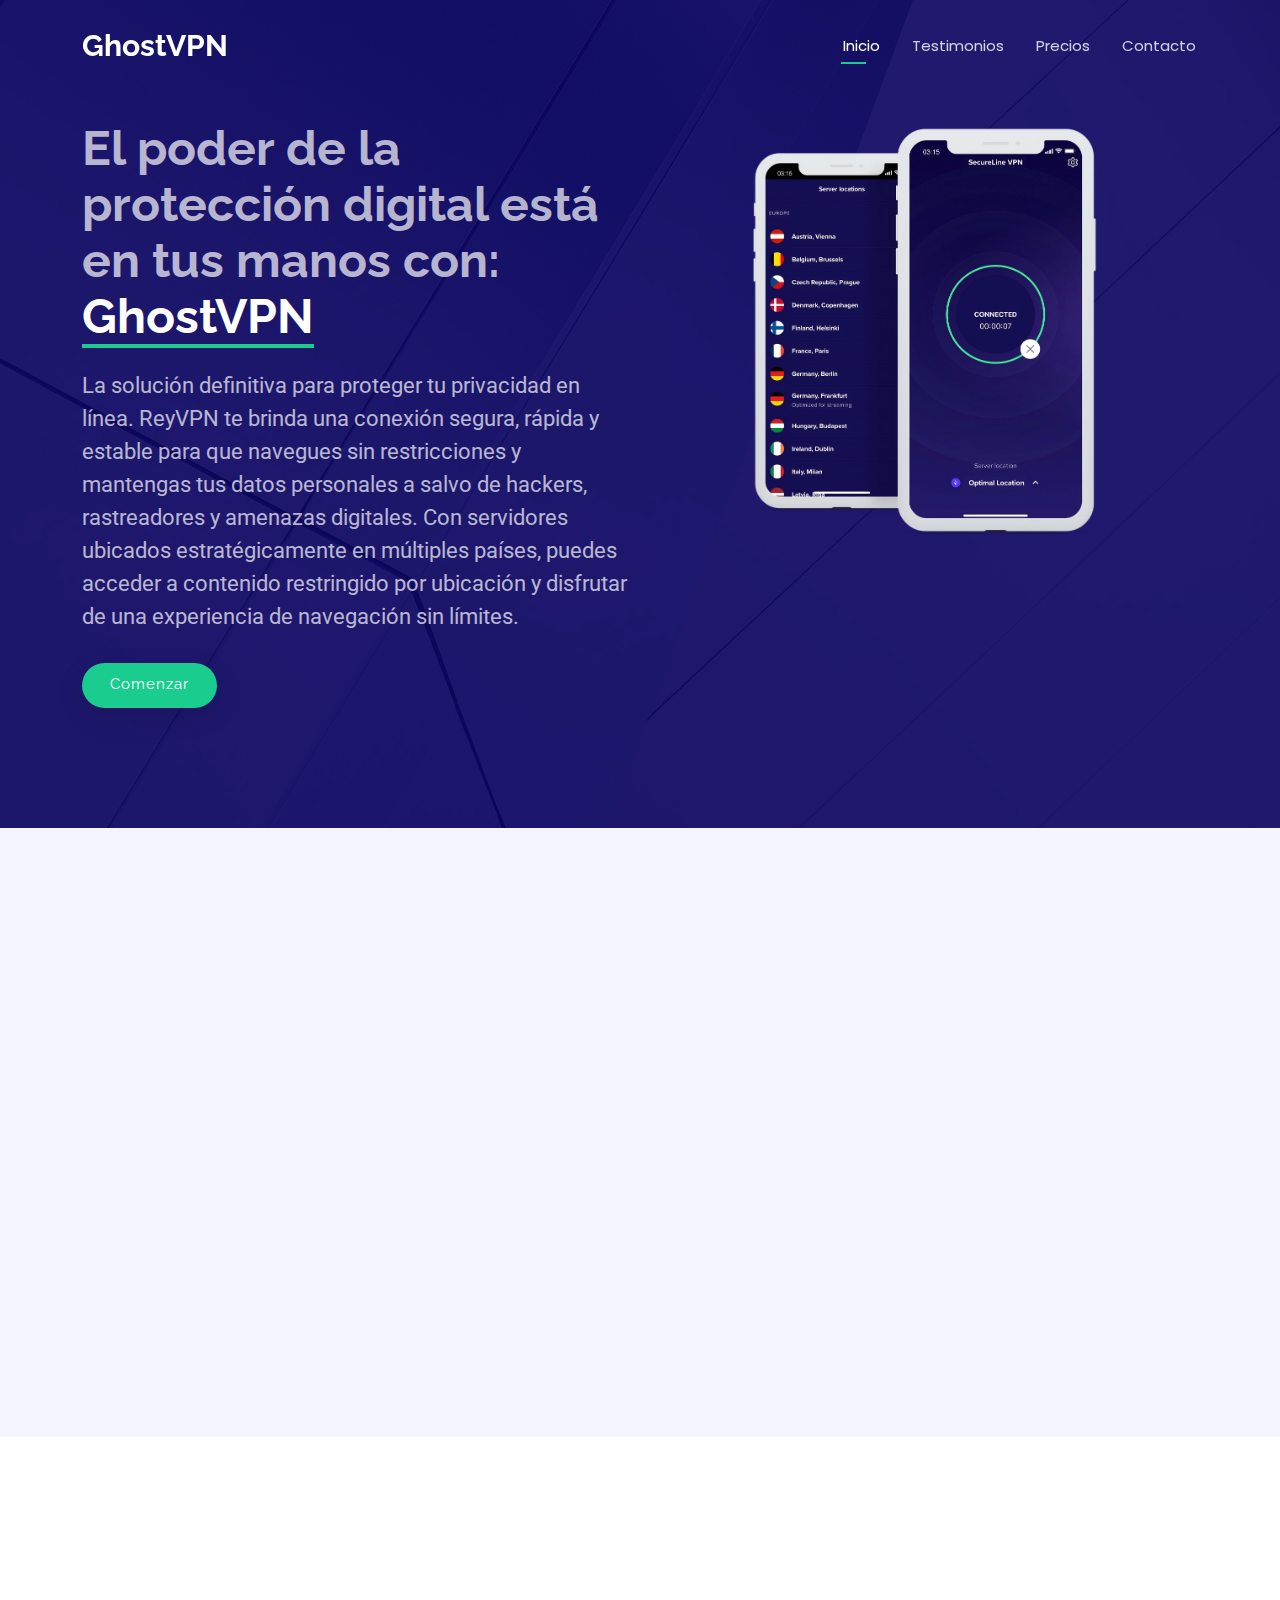
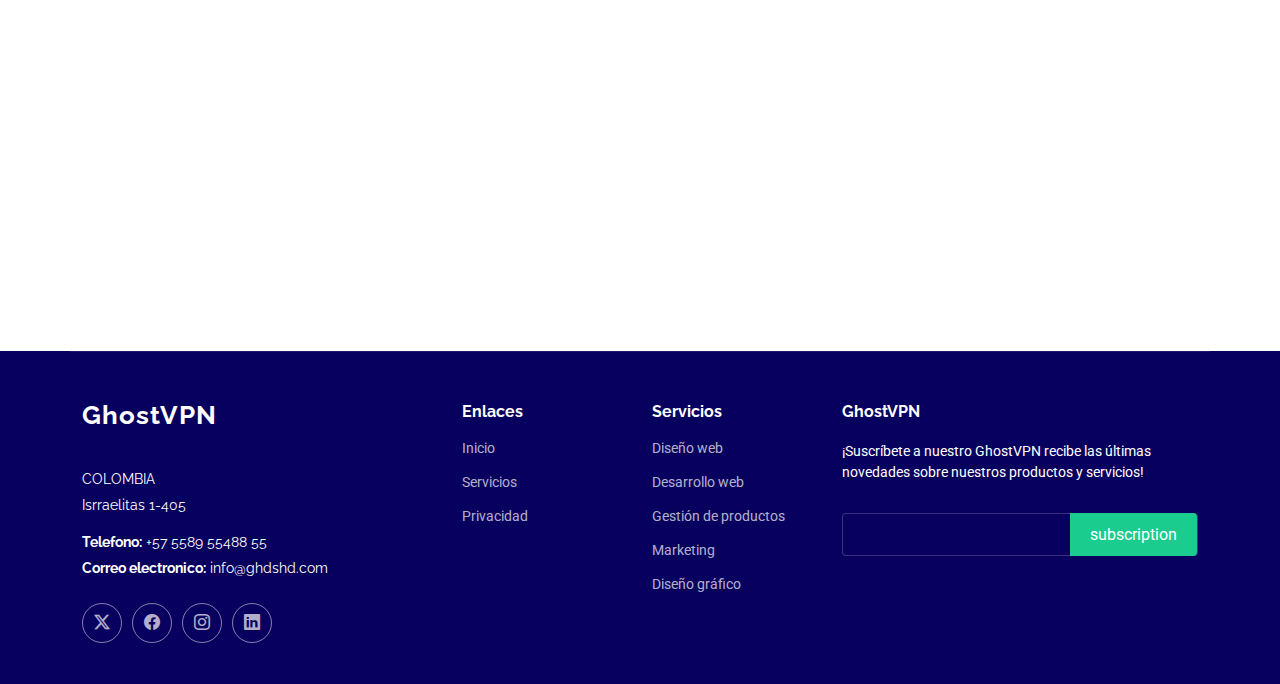
==== commit 320eeb29: "Ultimo" ====
--- a/index.html
+++ b/index.html
@@ -49,9 +49,9 @@
 
       <nav id="navmenu" class="navmenu">
         <ul>
-          <li><a href="#hero" class="active">Inicio</a></li>
-          <li><a href="#gallery">Galería</a></li>
-          <li><a href="#pricing">Precios</a></li>
+          <li><a href="#" class="active">Inicio</a></li>
+          <li><a href="galeria.html">Testimonios</a></li>
+          <li><a href="precios.html">Precios</a></li>
           <li><a href="#contact">Contacto</a></li>
         </ul>
         <i class="mobile-nav-toggle d-xl-none bi bi-list"></i>
@@ -76,28 +76,12 @@
             <h1>El poder de la protección digital está en tus manos con: <span>GhostVPN</span></h1>
             <p>La solución definitiva para proteger tu privacidad en línea. ReyVPN te brinda una conexión segura, rápida y estable para que navegues sin restricciones y mantengas tus datos personales a salvo de hackers, rastreadores y amenazas digitales. Con servidores ubicados estratégicamente en múltiples países, puedes acceder a contenido restringido por ubicación y disfrutar de una experiencia de navegación sin límites.</p>
             <div class="d-flex">
-              <a href="#about" class="btn-get-started">Get Started</a>
-              <a href="https://www.youtube.com/watch?v=Y7f98aduVJ8" class="glightbox btn-watch-video d-flex align-items-center"><i class="bi bi-play-circle"></i><span>Watch Video</span></a>
+              <a href="#about" class="btn-get-started">Comenzar</a>
             </div>
           </div>
 
         </div>
       </div>
-
-      <svg class="hero-waves" xmlns="http://www.w3.org/2000/svg" xmlns:xlink="http://www.w3.org/1999/xlink" viewBox="0 24 150 28 " preserveAspectRatio="none">
-        <defs>
-          <path id="wave-path" d="M-160 44c30 0 58-18 88-18s 58 18 88 18 58-18 88-18 58 18 88 18 v44h-352z"></path>
-        </defs>
-        <g class="wave1">
-          <use xlink:href="#wave-path" x="50" y="3"></use>
-        </g>
-        <g class="wave2">
-          <use xlink:href="#wave-path" x="50" y="0"></use>
-        </g>
-        <g class="wave3">
-          <use xlink:href="#wave-path" x="50" y="9"></use>
-        </g>
-      </svg>
 
     </section><!-- /Hero Section -->
 
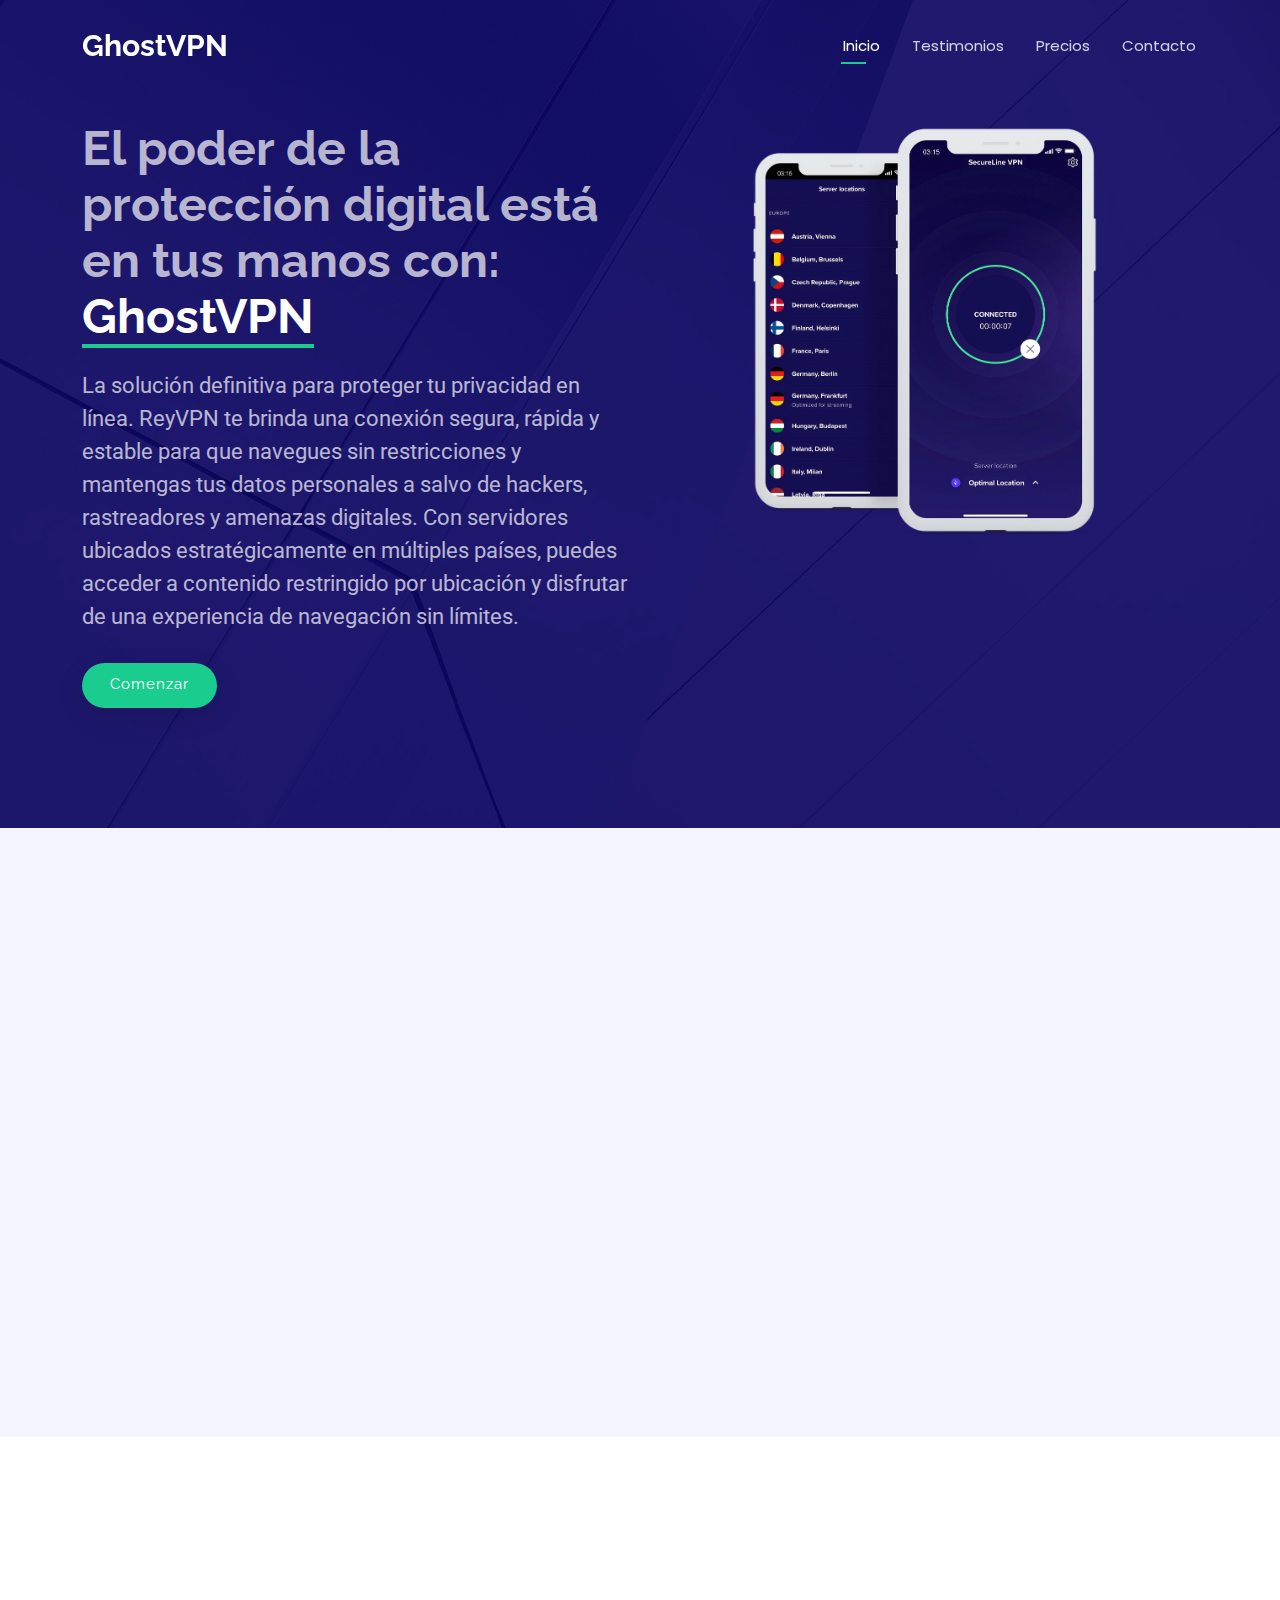
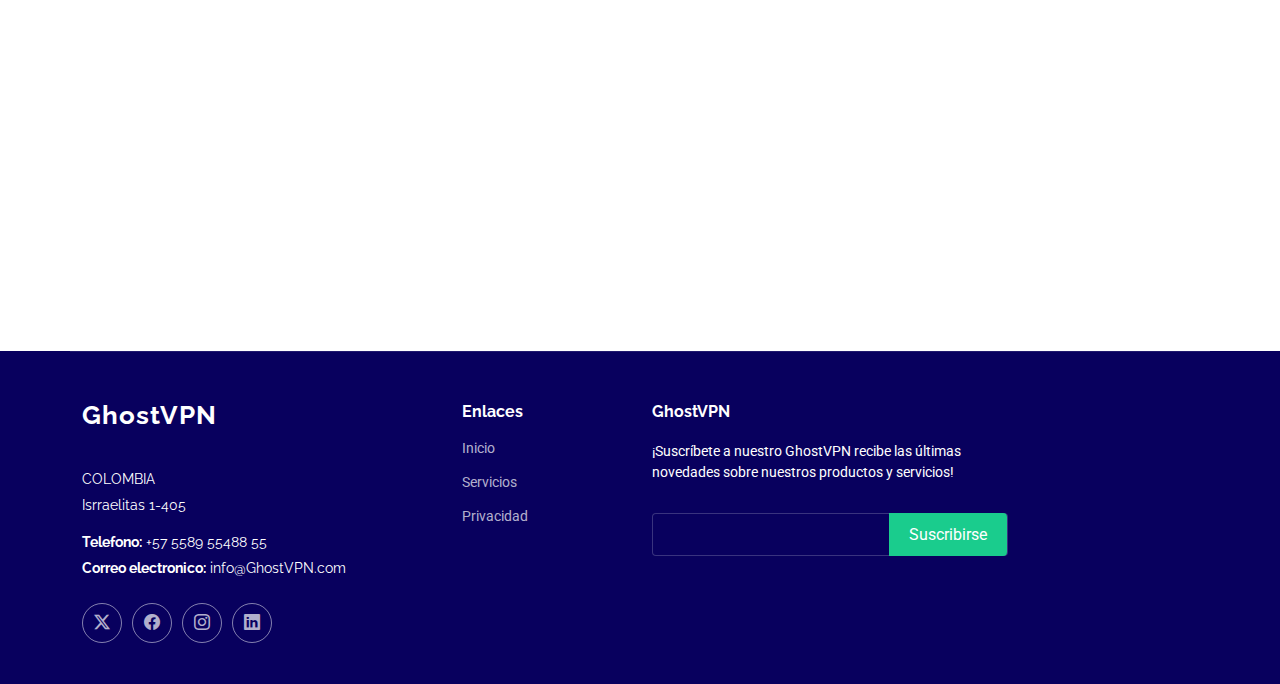
==== commit cd5aadf0: "Actualizacion" ====
--- a/index.html
+++ b/index.html
@@ -182,7 +182,7 @@
               <i class="bi bi-envelope flex-shrink-0"></i>
               <div>
                 <h3>Gmail</h3>
-                <p>info@example.com</p>
+                <p>info@GhostVPN.com</p>
               </div>
             </div><!-- End Info Item -->
 
@@ -236,7 +236,7 @@
             <p>COLOMBIA</p>
             <p>Isrraelitas 1-405</p>
             <p class="mt-3"><strong>Telefono:</strong> <span>+57 5589 55488 55</span></p>
-            <p><strong>Correo electronico:</strong> <span>info@ghdshd.com</span></p>
+            <p><strong>Correo electronico:</strong> <span>info@GhostVPN.com</span></p>
           </div>
           <div class="social-links d-flex mt-4">
             <a href=""><i class="bi bi-twitter-x"></i></a>
@@ -255,22 +255,11 @@
           </ul>
         </div>
 
-        <div class="col-lg-2 col-md-3 footer-links">
-          <h4>Servicios</h4>
-          <ul>
-            <li><a href="#">Diseño web</a></li>
-            <li><a href="#">Desarrollo web</a></li>
-            <li><a href="#">Gestión de productos</a></li>
-            <li><a href="#">Marketing</a></li>
-            <li><a href="#">Diseño gráfico</a></li>
-          </ul>
-        </div>
-
         <div class="col-lg-4 col-md-12 footer-newsletter">
           <h4>GhostVPN</h4>
           <p>¡Suscríbete a nuestro GhostVPN recibe las últimas novedades sobre nuestros productos y servicios!</p>
           <form action="forms/newsletter.php" method="post" class="php-email-form">
-            <div class="newsletter-form"><input type="email" name="email"><input type="submit" value="subscription"></div>
+            <div class="newsletter-form"><input type="email" name="email"><input type="submit" value="Suscribirse"></div>
             <div class="loading">Cargando</div>
             <div class="error-message"></div>
             <div class="sent-message">Su solicitud de suscripción ha sido enviada. Gracias.!</div>
